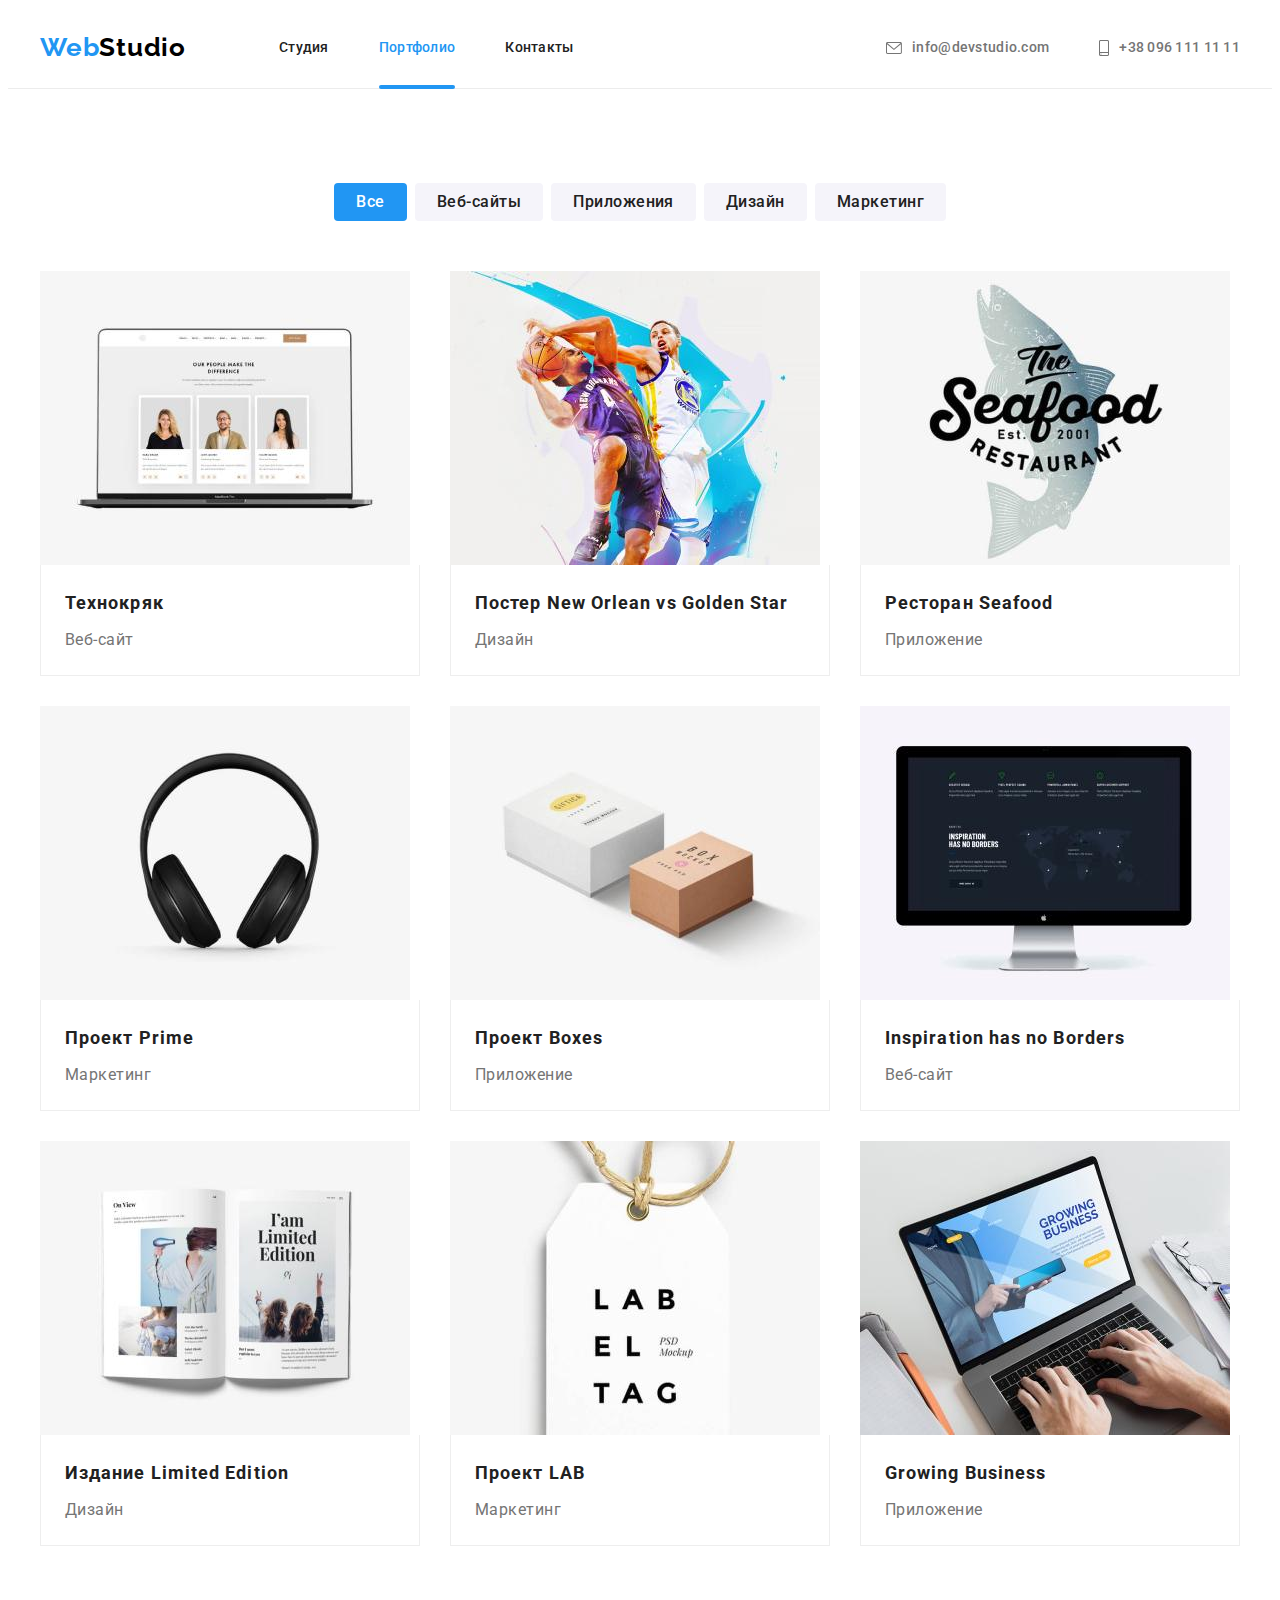
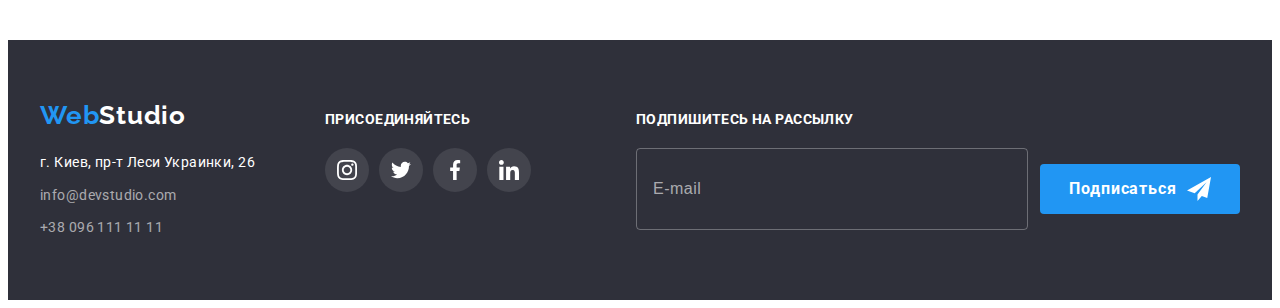
==== portfolio.html @ e8b4f18c "start" ====
<!DOCTYPE html>
<html lang="ru">

<head>
    <meta charset="UTF-8">
    <meta http-equiv="X-UA-Compatible" content="IE=edge">
    <meta name="viewport" content="width=device-width, initial-scale=1.0">
    <title>Портфолио</title>
    <link rel="stylesheet" href="https://cdnjs.cloudflare.com/ajax/libs/modern-normalize/1.1.0/modern-normalize.min.css"
        integrity="sha512-wpPYUAdjBVSE4KJnH1VR1HeZfpl1ub8YT/NKx4PuQ5NmX2tKuGu6U/JRp5y+Y8XG2tV+wKQpNHVUX03MfMFn9Q=="
        crossorigin="anonymous" referrerpolicy="no-referrer" />
    <link rel="preconnect" href="https://fonts.googleapis.com">
    <link rel="preconnect" href="https://fonts.gstatic.com" crossorigin>
    <link
        href="https://fonts.googleapis.com/css2?family=Raleway:wght@700&family=Roboto:wght@400;500;700;900&display=swap"
        rel="stylesheet">
        <link rel="stylesheet" href="https://cdnjs.cloudflare.com/ajax/libs/modern-normalize/1.1.0/modern-normalize.min.css"
            integrity="sha512-wpPYUAdjBVSE4KJnH1VR1HeZfpl1ub8YT/NKx4PuQ5NmX2tKuGu6U/JRp5y+Y8XG2tV+wKQpNHVUX03MfMFn9Q=="
            crossorigin="anonymous" referrerpolicy="no-referrer" />
    <link rel="stylesheet" href="./css/styles.css">
</head>

<body>

    <header class="header">
        <div class="container main-nav">
            <nav class="nav">
                <a class="logo logo-header link" href="./index.html" lang="en"><span
                        class="logo-first-part">Web</span>Studio</a>
                <ul class=" site-nav-list list">
                    <li class="site-nav-list-item">
                        <a class=" site-nav-link  link" href="./index.html">Студия</a>
                    </li>
                    <li class="site-nav-list-item">
                        <a class="site-nav-link current link" href=" ./portfolio.html">Портфолио</a>
                    </li>
                    <li class="site-nav-list-item">
                        <a class="site-nav-link link" href="">Контакты</a>
                    </li>
                </ul>
            </nav>
    
            <ul class=" header-contacts list">
                <li class="header-contacts-item"><a class="header-contacts-link link"
                        href="mailto:info@devstudio.com"> 
                        <svg class="icon-envelope" width="16" height="12">
                            <use href="./images/sprite.svg#icon-envelope"></use>
                        </svg>info@devstudio.com</a></li>
                <li class="header-contacts-item"><a class="header-contacts-link link" href="tel:+380961111111">
                    <svg class="icon-smartphone" width="10" height="16">
                        <use href="./images/sprite.svg#icon-smartphone"></use>
                    </svg>+38 096 111 11 11</a></li>
            </ul>
    
        </div>
    </header>


    <main>
        <section class="our-projects section">
            <div class="container">
                <h1 class="visually-hidden">Наши проекты</h1>
                <ul class="filter-btn-list list">
                    <li class="filter-btn-item">
                        <button class="filter-btn active-btn btn" type="button">Все</button>
                    </li>
                    <li class="filter-btn-item">
                        <button class="filter-btn btn" type="button">Веб-сайты</button>
                    </li>
                    <li class="filter-btn-item">
                        <button class="filter-btn btn" type="button">Приложения</button>
                    </li>
                    <li class="filter-btn-item">
                        <button class="filter-btn btn" type="button">Дизайн</button>
                    </li>
                    <li class="filter-btn-item">
                        <button class="filter-btn btn" type="button">Маркетинг</button>
                    </li>
                </ul>
            
                <ul class="our-projects-list list">
                    <li class="our-projects-item">
                        <a class="our-projects-link link" href="" target="_blank" >
                        <div class="our-projects-wrap">
                            <img src="./images/project-img-1.jpg" alt="ноутбук" width="370" height="294">
                            <p class="our-projects-pictures-text">Технокряк это современная площадка распространения коронавируса. Компании используют эту платформу для цифрового
                            шпионажа и атак на защищённые сервера конкурентов.</p>
                        </div>
                        <div class="our-projects-description" >
                            <h2 class="our-projects-title">Технокряк</h2>
                        <p class="our-projects-filter">Веб-сайт</p>
                    </div> 
                    </a>
                    </li>
                    <li class="our-projects-item">
                        <a class="our-projects-link link" href="" target="_blank" >
                        <div class="our-projects-wrap">
                            <img src="./images/project-img-2.jpg" alt="баскетболисты" width="370" height="294">
                            <p class="our-projects-pictures-text">Технокряк это современная площадка распространения коронавируса. Компании
                                используют эту платформу для цифрового
                                шпионажа и атак на защищённые сервера конкурентов.</p>
                        </div>
                        <div class="our-projects-description" >
                            <h2 class="our-projects-title">Постер <span lang="en">New Orlean vs Golden Star</span> </h2>
                        <p class="our-projects-filter">Дизайн</p>
                    </div> 
                    </a>
                    </li>
                    <li class="our-projects-item">
                        <a class="our-projects-link link" href="" target="_blank" >
                        <div class="our-projects-wrap">
                            <img src="./images/project-img-3.jpg" alt="логотип ресторана" width="370" height="294">
                            <p class="our-projects-pictures-text">Технокряк это современная площадка распространения коронавируса. Компании
                                используют эту платформу для цифрового
                                шпионажа и атак на защищённые сервера конкурентов.</p>
                        </div>
                        <div class="our-projects-description" >
                            <h2 class="our-projects-title"> Ресторан <span lang="en">Seafood</span> </h2>
                        <p class="our-projects-filter">Приложение</p>
                    </div>
                    </a>
                    </li>
                    <li class="our-projects-item">
                        <a class="our-projects-link link" href="" target="_blank" >
                        <div class="our-projects-wrap">
                            <img src="./images/project-img-4.jpg" alt="наушники" width="370" height="294">
                            <p class="our-projects-pictures-text">Технокряк это современная площадка распространения коронавируса. Компании
                                используют эту платформу для цифрового
                                шпионажа и атак на защищённые сервера конкурентов.</p>
                        </div>
                        <div class="our-projects-description" >
                            <h2 class="our-projects-title">Проект <span lang="en">Prime</span> </h2>
                        <p class="our-projects-filter">Маркетинг</p>
                    </div> 
                    </a>
                    </li>
                    <li class="our-projects-item">
                        <a class="our-projects-link link" href="" target="_blank" >
                        <div class="our-projects-wrap">
                            <img src="./images/project-img-5.jpg" alt="коробки" width="370" height="294">
                            <p class="our-projects-pictures-text">Технокряк это современная площадка распространения коронавируса. Компании
                                используют эту платформу для цифрового
                                шпионажа и атак на защищённые сервера конкурентов.</p>
                        </div>
                        <div class="our-projects-description" >
                            <h2 class="our-projects-title">Проект <span lang="en">Boxes</span> </h2>
                        <p class="our-projects-filter">Приложение</p>
                        
                    </div>
                    </a>
                    </li>
                    <li class="our-projects-item">
                        <a class="our-projects-link link" href="" target="_blank"  >
                        <div class="our-projects-wrap">
                            <img src="./images/project-img-6.jpg" alt="экран монитора" width="370" height="294">
                            <p class="our-projects-pictures-text">Технокряк это современная площадка распространения коронавируса. Компании
                                используют эту платформу для цифрового
                                шпионажа и атак на защищённые сервера конкурентов.</p>
                        </div>
                        <div class="our-projects-description" >
                            <h2 class="our-projects-title" lang="en">Inspiration has no Borders</h2>
                        <p class="our-projects-filter">Веб-сайт</p>
                    </div> 
                    </a>
                    </li>
                    <li class="our-projects-item">
                        <a class="our-projects-link link" href="" target="_blank" >
                        <div class="our-projects-wrap">
                            <img src="./images/project-img-7.jpg" alt="журнал" width="370" height="294">
                            <p class="our-projects-pictures-text">Технокряк это современная площадка распространения коронавируса. Компании
                                используют эту платформу для цифрового
                                шпионажа и атак на защищённые сервера конкурентов.</p>
                        </div>
                        <div class="our-projects-description" >
                            <h2 class="our-projects-title">Издание <span lang="en">Limited Edition</span> </h2>
                        <p class="our-projects-filter">Дизайн</p>
                    </div> 
                    </a>
                    </li>
                    <li class="our-projects-item">
                        <a class="our-projects-link link" href="" target="_blank" >
                       <div class="our-projects-wrap">
                            <img src="./images/project-img-8.jpg" alt="лейбл" width="370" height="294">
                            <p class="our-projects-pictures-text">Технокряк это современная площадка распространения коронавируса. Компании
                                используют эту платформу для цифрового
                                шпионажа и атак на защищённые сервера конкурентов.</p>
                       </div>
                        <div class="our-projects-description" >
                            <h2 class="our-projects-title">Проект <span lang="en">LAB</span> </h2>
                        <p class="our-projects-filter">Маркетинг</p>
                    </div>
                    </a>
                    </li>
                    <li class="our-projects-item">
                        <a class="our-projects-link link" href="" target="_blank" >
                       <div class="our-projects-wrap">
                            <img src="./images/project-img-9.jpg" alt="ноутбук" width="370" height="294">
                            <p class="our-projects-pictures-text">Технокряк это современная площадка распространения коронавируса. Компании
                                используют эту платформу для цифрового
                                шпионажа и атак на защищённые сервера конкурентов.</p>
                       </div>
                        <div class="our-projects-description" >
                            <h2 class="our-projects-title" lang="en">Growing Business</h2>
                        <p class="our-projects-filter">Приложение</p>
                    </div> 
                    </a>
                    </li>
                </ul>
            </div>
        </section>
    </main>
    <footer class="footer">
        <div class="container">
            <div class="footer-flex-container">
                <div class="footer-first-part footer-item">
                    <a class="logo logo-footer link" href="./index.html" lang="en"><span
                            class="logo-first-part">Web</span>Studio</a>
    
                    <address class="address">
                        <p class="address-text">г. Киев, пр-т Леси Украинки, 26</p>
                        <ul class="footer-contacts list list">
                            <li class="footer-contacts-item">
                                <a class="footer-contacts-link link" href="mailto:info@devstudio.com">info@devstudio.com</a>
                            </li>
                            <li class="footer-contacts-item">
                                <a class="footer-contacts-link link" href="tel:+380961111111">+38 096 111 11 11</a>
                            </li>
                        </ul>
                    </address>
                </div>
                <div class="footer-second-part footer-item">
                    <p class="footer-second-part-text">присоединяйтесь</p>
                    <ul class=" footer-social-list list">
                        <li class="footer-social-item"><a class="footer-social-link social-link link" href=""
                                target="_blank" aria-label="Ссылка на instagram">
                                <svg class="footer-social-icon" width="20" height="20">
                                    <use href="./images/sprite.svg#icon-instagram"></use>
                                </svg> </a></li>
                        <li class="footer-social-item"><a class=" footer-social-link social-link link" href=""
                                target="_blank" aria-label="Ссылка на twitter">
                                <svg class="footer-social-icon" width="20" height="20">
                                    <use href="./images/sprite.svg#icon-twitter"></use>
                                </svg> </a></li>
                        <li class="footer-social-item"><a class=" footer-social-link social-link link" href=""
                                target="_blank" aria-label="Ссылка на facebook">
                                <svg class="footer-social-icon" width="20" height="20">
                                    <use href="./images/sprite.svg#icon-facebook"></use>
                                </svg> </a></li>
                        <li class="footer-social-item"><a class=" footer-social-link social-link link" href=""
                                target="-blank" aria-label="Ссылка на linkedin">
                                <svg class="footer-social-icon" width="20" height="20">
                                    <use href="./images/sprite.svg#icon-linkedin"></use>
                                </svg> </a></li>
                    </ul>
                </div>
                <div class="footer-third-part footer-item">
                    <p class="footer-third-part-text">Подпишитесь на рассылку</p>
                    <form class="footer-form">
                        <label class="footer-form-field">
                            <!-- <span class="footer-form-label" lang="en">E-mail</span> -->
                            <input type="email" class="footer-form-input" name="email" placeholder="E-mail">
                        </label>
                        <button class="footer-form-btn btn" type="submit">Подписаться
                
                            <svg class="form-footer-btn-icon">
                                <use href="./images/sprite.svg#icon-footer-send"></use>
                            </svg>
                
                        </button>
                    </form>
                </div>
            </div>
        </div>
    </footer>

    

</body>

</html>
---- css/styles.css ----
:root {
  --primary-text-color: #757575;
  --primary-title-color: #ffffff;
  --secondary-title-color: #212121;
  --accent-color: #2196f3;
  --logo-header-color: #000000;
  --footer-contacts-color: rgba(255, 255, 255, 0.6);
  --footer-background-color: #2f303a;
  --team-background-color: #f5f4fa;
  --hero-btn-focus-background-color: #188ce8;
  --icon-fill: #afb1b8;
  --footer-icon-background-color: #43444d;
  --timing-function: cubic-bezier(0.4, 0, 0.2, 1);
}

body {
  font-family: 'Roboto', sans-serif;
  color: var(--primary-text-color);
  background-color: var(--primary-title-color);
}

.link {
  text-decoration: none;
}
.list {
  list-style: none;
}

p,
h1,
h2,
h3,
h4,
h5,
h6 {
  margin: 0;
}

ul {
  margin: 0;
  padding: 0;
}

img {
  display: block;
  max-width: 100%;
  height: auto;
}

.link {
  text-decoration: none;
}
.list {
  list-style: none;
}

.container {
  width: 1200px;
  padding-left: 15px;
  padding-right: 15px;
  margin: 0 auto;
}

.section {
  padding-top: 94px;
  padding-bottom: 94px;
}
.logo {
  font-family: 'Raleway', sans-serif;
  font-weight: 700;
  font-size: 26px;
  line-height: 1.19;
  letter-spacing: 0.03em;
}
.logo-header {
  margin-right: 93px;
  padding-top: 24px;
  padding-bottom: 25px;
  color: var(--logo-header-color);
}
.logo-footer {
  display: inline-block;
  margin-bottom: 20px;

  color: var(--primary-title-color);
}
.logo-first-part {
  color: var(--accent-color);
}
.btn {
  cursor: pointer;
  border: none;
  border-radius: 4px;
}
.section-title {
  font-size: 36px;
  line-height: 1.17;
  text-align: center;
  letter-spacing: 0.03em;
  color: var(--secondary-title-color);
}

.visually-hidden {
  position: absolute;
  white-space: nowrap;
  width: 1px;
  height: 1px;
  overflow: hidden;
  border: 0;
  padding: 0;
  clip: rect(0 0 0 0);
  clip-path: inset(50%);
  margin: -1px;
}
.social-link {
  display: flex;
  justify-content: center;
  align-items: center;
  width: 44px;
  height: 44px;

  border-radius: 50%;
}

/*------------------- header---------------------------------- */
.header {
  border-bottom: 1px solid #ececec;
}
.main-nav {
  display: flex;
  align-items: center;
}
.nav {
  align-items: center;
  display: flex;
  margin-right: auto;
}
.site-nav-list {
  display: flex;
}
.site-nav-list-item:not(:last-child),
.header-contacts-item:not(:last-child) {
  margin-right: 50px;
}

.site-nav-link {
  position: relative;

  display: block;
  padding-top: 32px;
  padding-bottom: 32px;

  font-weight: 500;
  font-size: 14px;
  line-height: 1.14;
  letter-spacing: 0.02em;
  color: var(--secondary-title-color);

  transition: color 250ms var(--timing-function);
}

.site-nav-link.current::after {
  content: '';

  position: absolute;
  bottom: -1px;

  width: 100%;
  height: 4px;
  display: block;

  background-color: var(--accent-color);
  border-radius: 2px;
}
.footer-contacts-link:focus,
.footer-contacts-link:hover,
.header-contacts-link:focus,
.header-contacts-link:hover,
.site-nav-link.current,
.site-nav-link:hover,
.site-nav-link:focus {
  color: var(--accent-color);
}

.header-contacts {
  display: flex;
}
.icon-envelope,
.icon-smartphone {
  margin-right: 10px;
  fill: currentColor;
}

.header-contacts-link {
  padding-top: 32px;
  padding-bottom: 32px;
  display: flex;
  justify-content: center;
  align-items: center;

  font-weight: 500;
  font-size: 14px;
  line-height: 1.14;
  letter-spacing: 0.02em;
  color: var(--primary-text-color);

  transition: color 250ms var(--timing-function);
}

/* --------------footer----------------- */
.footer {
  padding-top: 60px;
  padding-bottom: 60px;
  background-color: var(--footer-background-color);
}
.footer-flex-container {
  display: flex;
  align-items: baseline;
}
.footer-item:nth-child(1) {
  margin-right: 70px;
}
/* .footer-first-part {
  margin-right: 70px;
} */

.address {
  font-style: inherit;
}

.address-text {
  margin-bottom: 9px;

  font-size: 14px;
  line-height: 1.71;
  letter-spacing: 0.03em;
  color: var(--primary-title-color);
}
.footer-contacts-link {
  font-weight: 400;
  font-size: 14px;
  line-height: 1.71;
  letter-spacing: 0.03em;
  color: var(--footer-contacts-color);

  transition: color 250ms var(--timing-function);
}
.footer-contacts-item:not(:last-child) {
  margin-bottom: 9px;
}
.footer-social-link {
  background-color: var(--footer-icon-background-color);
  color: var(--primary-title-color);
  transition: background-color 250ms var(--timing-function);
}
.footer-social-link:focus,
.footer-social-link:hover {
  background-color: var(--accent-color);
}
.footer-second-part-text,
.footer-third-part-text {
  margin-bottom: 20px;
  font-weight: 700;
  font-size: 14px;
  line-height: 1.14;
  letter-spacing: 0.03em;
  text-transform: uppercase;

  color: var(--primary-title-color);
}
.footer-social-icon {
  fill: currentColor;
}

.footer-third-part {
  margin-left: auto;
}

.footer-form {
  display: flex;
  align-items: center;
  justify-content: center;
}
.footer-form-field {
  margin-right: 12px;
}
.footer-form-input {
  width: 358px;
  height: 50px;
  padding: 15px 16px;
  background-color: inherit;
  border-radius: 4px;
  border: 1px solid rgba(255, 255, 255, 0.3);
}
.footer-form-input,
.footer-form-input::placeholder {
  font-weight: 400;
  font-size: 16px;
  line-height: 1.25;
  letter-spacing: 0.03em;

  color: rgba(255, 255, 255, 0.6);
}
.footer-form-btn {
  display: inline-flex;
  justify-content: center;
  align-items: center;
  min-width: 200px;
  padding: 10px 28px;

  font-family: inherit;
  font-weight: 700;
  font-size: 16px;
  line-height: 1.87;
  letter-spacing: 0.06em;

  color: var(--primary-title-color);

  background-color: var(--accent-color);
}
.form-footer-btn-icon {
  width: 24px;
  height: 24px;
  margin-left: 10px;
}
/* ------------------------hero---------------------- */
.hero > .container {
  width: 696px;
}

.hero {
  padding-top: 200px;
  padding-bottom: 200px;
  margin: 0 auto;
  max-width: 1600px;
  height: 600px;

  text-align: center;

  background-color: var(--footer-background-color);
  background-image: linear-gradient(
      rgba(47, 48, 58, 0.4),
      rgba(47, 48, 58, 0.4)
    ),
    url('../images/hero-bg-img.jpg');

  background-repeat: no-repeat;
  background-position: center;
  background-size: cover;
}
.hero-title {
  margin-bottom: 30px;

  font-weight: 900;
  font-size: 44px;
  line-height: 1.36;
  letter-spacing: 0.06em;
  text-transform: uppercase;
  color: var(--primary-title-color);
}

.hero-btn {
  padding: 10px 32px;
  min-width: 200px;

  font-family: inherit;
  font-weight: 700;
  font-size: 16px;
  line-height: 1.87;
  letter-spacing: 0.06em;
  color: var(--primary-title-color);
  background-color: var(--accent-color);
  box-shadow: 0px 4px 4px rgba(0, 0, 0, 0.15);

  transition: background-color 250ms var(--timing-function);
}
.hero-btn:focus,
.hero-btn:hover,
.modal-form-button:hover,
.modal-form-button:focus {
  background-color: var(--hero-btn-focus-background-color);
}

/* -------------------peculiarities section---------------- */

.peculiarities-list {
  display: flex;
}
.peculiarities-item {
  width: 270px;
  margin-right: 30px;
}
.peculiarities-item:last-child,
.filter-btn:last-child,
.our-business-item:last-child,
.team-item:last-child {
  margin-right: 0;
}
.peculiarities-thumb {
  max-width: 100%;
  height: 120px;
  margin-bottom: 30px;
  display: flex;
  justify-content: center;
  align-items: center;

  border-radius: 4px;
  background-color: var(--team-background-color);
}
.peculiarities-title {
  margin-bottom: 10px;

  font-size: 14px;
  line-height: 1.14;
  letter-spacing: 0.03em;
  text-transform: uppercase;
  color: var(--secondary-title-color);
}
.peculiarities-text {
  font-size: 14px;
  line-height: 1.71;
  letter-spacing: 0.03em;
}
/* ---------------our-business-title secti0n-------------------- */
.our-business {
  padding-top: 0;
}
.our-business-title,
.team-title {
  margin-bottom: 50px;
}
.our-business-list {
  display: flex;
}
.our-business-item {
  position: relative;

  width: 370px;
  margin-right: 30px;
}
.our-business-item-overlay {
  position: absolute;
  bottom: 0;
  left: 0;

  display: flex;
  justify-content: center;
  align-items: center;
  width: 100%;
  min-height: 70px;

  background-color: rgba(47, 48, 58, 0.8);
}
.our-business-item-overlay {
  font-weight: 700;
  font-size: 14px;
  line-height: 1.14;
  text-align: center;
  letter-spacing: 0.03em;
  text-transform: uppercase;

  color: var(--primary-title-color);
}

/* --------------team section-------------------------------- */

.team {
  background-color: var(--team-background-color);
}
.team-list {
  display: flex;
}
.team-item {
  width: 270px;
  margin-right: 30px;

  box-shadow: 0px 1px 3px rgba(0, 0, 0, 0.12), 0px 1px 1px rgba(0, 0, 0, 0.14),
    0px 2px 1px rgba(0, 0, 0, 0.2);
}

.team-item-description {
  padding-top: 30px;
  padding-bottom: 30px;

  text-align: center;

  background-color: var(--primary-title-color);
  border-bottom-left-radius: 4px;
  border-bottom-right-radius: 4px;
}

.team-item-title {
  margin-bottom: 10px;

  font-weight: 500;
  font-size: 16px;
  line-height: 1.19;
  letter-spacing: 0.03em;
  color: var(--secondary-title-color);
}

.team-item-text {
  margin-bottom: 16px;

  font-size: 16px;
  line-height: 1.19;
  letter-spacing: 0.03em;
}
.our-team-social-list,
.footer-social-list {
  display: flex;
  justify-content: center;
  align-items: center;
}
.our-team-social-item:not(:last-child),
.footer-social-item:not(:last-child) {
  margin-right: 10px;
}

.our-team-social-link {
  color: var(--icon-fill);
  transition: background-color 250ms var(--timing-function),
    color 250ms var(--timing-function);
}
.our-team-social-link:hover,
.our-team-social-link:focus {
  color: var(--primary-title-color);
  background-color: var(--accent-color);
}
.our-team-icon {
  fill: currentColor;
}

/* --------------------our-clients section--------------------------- */
.our-clients-title {
  margin-bottom: 50px;
}
.our-clients-list {
  display: flex;
  justify-content: center;
  align-items: center;
}
.our-clients-item:not(:last-child) {
  margin-right: 30px;
}
.our-clients-link {
  display: flex;
  justify-content: center;
  align-items: center;
  width: 170px;
  height: 92px;
  border: 1px solid var(--icon-fill);
  border-radius: 4px;
  color: var(--icon-fill);
  transition: border-color 250ms var(--timing-function),
    color 250ms var(--timing-function);
}
.our-clients-link:hover,
.our-clients-link:focus {
  color: var(--accent-color);
  border-color: var(--accent-color);
}
.our-clients-icon {
  fill: currentColor;
}

/* -----------------our-projects section----------------------- */
.filter-btn-list {
  display: flex;
  justify-content: center;
  margin-bottom: 50px;
}
.filter-btn-item:not(:last-child) {
  margin-right: 8px;
}

.filter-btn {
  display: inline-block;
  padding: 6px 22px;
  min-width: 73px;

  font-family: inherit;
  font-weight: 500;
  font-size: 16px;
  line-height: 1.62;
  text-align: center;
  letter-spacing: 0.03em;
  color: var(--secondary-title-color);

  background-color: var(--team-background-color);

  transition: color 250ms var(--timing-function),
    background-color 250ms var(--timing-function),
    box-shadow 250ms var(--timing-function);
}

.filter-btn.active-btn {
  color: var(--primary-title-color);
  background-color: var(--accent-color);
}

.filter-btn:hover,
.filter-btn:focus {
  color: var(--primary-title-color);
  background-color: var(--accent-color);
  box-shadow: 0px 3px 1px rgba(0, 0, 0, 0.1), 0px 1px 2px rgba(0, 0, 0, 0.08),
    0px 2px 2px rgba(0, 0, 0, 0.12);
}

.our-projects-list {
  display: flex;
  flex-wrap: wrap;
  margin-left: -30px;
  margin-top: -30px;
}
.our-projects-link {
  display: block;

  transition: box-shadow 250ms var(--timing-function);
}
.our-projects-link:hover,
.our-projects-link:focus {
  box-shadow: 0px 1px 1px rgba(0, 0, 0, 0.12), 0px 4px 4px rgba(0, 0, 0, 0.06),
    1px 4px 6px rgba(0, 0, 0, 0.16);
}
.our-projects-item {
  margin-left: 30px;
  margin-top: 30px;
  flex-basis: calc(100% / 3 - 30px);
}

.our-projects-description {
  padding: 20px 24px;
  border-bottom: 1px solid #eeeeee;
  border-right: 1px solid #eeeeee;
  border-left: 1px solid #eeeeee;
}
.our-projects-wrap {
  position: relative;
  overflow: hidden;
}
.our-projects-pictures-text {
  position: absolute;
  bottom: 0;
  left: 0;
  transform: translateY(101%);

  padding: 63px 24px;
  width: 100%;
  height: 100%;

  font-size: 18px;
  line-height: 1.56;
  letter-spacing: 0.03em;

  color: var(--primary-title-color);
  background-color: rgba(33, 150, 243, 0.9);

  transition: transform 250ms var(--timing-function);
}
.our-projects-link:hover .our-projects-pictures-text,
.our-projects-link:focus .our-projects-pictures-text {
  transform: translateY(0);
}
.our-projects-title {
  margin-bottom: 4px;
  font-size: 18px;
  line-height: 2;
  letter-spacing: 0.06em;
  color: var(--secondary-title-color);
}

.our-projects-filter {
  font-size: 16px;
  line-height: 1.87;
  letter-spacing: 0.03em;
  color: var(--primary-text-color);
}

/* ------------modal----------------------- */

.backdrop {
  position: fixed;
  top: 0;
  left: 0;
  width: 100%;
  height: 100%;

  background-color: rgba(0, 0, 0, 0.2);
  opacity: 1;
  transition: opacity 250ms var(--timing-function),
    visibility 250ms var(--timing-function);
}

.backdrop.is-hidden {
  visibility: hidden;
  opacity: 0;
  pointer-events: none;
}
.backdrop.is-hidden .modal {
  transform: translate(-50%, -50%) scale(0.9);
}
.modal {
  position: absolute;
  top: 50%;
  left: 50%;
  transform: translate(-50%, -50%) scale(1);

  padding: 40px;
  width: 528px;
  height: 581px;

  background-color: var(--primary-title-color);
  box-shadow: 0px 1px 3px rgba(0, 0, 0, 0.12), 0px 1px 1px rgba(0, 0, 0, 0.14),
    0px 2px 1px rgba(0, 0, 0, 0.2);
  border-radius: 4px;

  transition: transform 250ms var(--timing-function);
}
.modal-close-btn {
  position: absolute;
  top: 8px;
  right: 8px;

  display: flex;
  justify-content: center;
  align-items: center;
  width: 30px;
  height: 30px;

  color: var(--logo-header-color);

  background: var(--primary-title-color);
  border: 1px solid rgba(0, 0, 0, 0.1);
  border-radius: 50%;

  transition: color 250ms var(--timing-function);
}
.modal-close-btn:focus,
.modal-close-btn:hover {
  color: var(--accent-color);
}
.modal-close-icon {
  fill: currentColor;
}

.modal-form-text {
  margin-bottom: 12px;

  font-weight: 700;
  font-size: 20px;
  line-height: 1.15;
  text-align: center;
  letter-spacing: 0.03em;

  color: var(--secondary-title-color);
}
.modal-form-wrapper {
  position: relative;
  display: block;
}
.modal-form-field {
  display: block;
  margin-bottom: 10px;
}

.form-field-textarea {
  margin-bottom: 20px;
}

.modal-form-element {
  width: 100%;

  border: 1px solid rgba(33, 33, 33, 0.2);
  border-radius: 4px;

  transition: border-color 250ms var(--timing-function);
}

.modal-form-input {
  height: 40px;
  padding: 11px 11px 11px 30px;
}
.modal-form-element:focus {
  outline: none;
  border-color: var(--accent-color);
}
.modal-form-label {
  display: block;
  margin-bottom: 4px;

  font-weight: 400;
  font-size: 12px;
  line-height: 1.17;
  letter-spacing: 0.01em;
}
.modal-form-input-icon {
  position: absolute;
  left: 12px;
  top: 50%;
  transform: translateY(-50%);

  transition: fill 250ms var(--timing-function);
}
.modal-form-input:focus + .modal-form-input-icon {
  fill: var(--accent-color);
}
.modal-form-massage {
  height: 120px;
  padding: 12px 16px;

  resize: none;
}
.modal-form-massage::placeholder {
  font-weight: 400;
  font-size: 12px;
  line-height: 1.17;
  letter-spacing: 0.01em;

  color: rgba(117, 117, 117, 0.5);
}

.modal-form-checkbox-field {
  display: flex;
  justify-content: center;
  align-items: center;
  margin-bottom: 30px;

  font-weight: 400;
  font-size: 14px;
  line-height: 1.71;

  letter-spacing: 0.03em;

  color: var(--primary-text-color);
}
.modal-form-checkbox-link {
  color: var(--accent-color);
}
.modal-form-checkbox-icon {
  display: block;
  width: 16px;
  height: 15px;
  margin-right: 8px;

  border: 2px solid var(--secondary-title-color);
  border-radius: 2px;

  cursor: pointer;
  /* transition: border-color 250ms var(--timing-function); */
}
.modal-form-checkbox:focus + .modal-form-checkbox-icon {
  border-color: var(--accent-color);
}

.modal-form-checkbox:checked + .modal-form-checkbox-icon {
  border-color: var(--accent-color);
  background-color: var(--accent-color);
  background-image: url('../images/icon-modal-check.svg');
  background-size: cover;
  background-origin: border-box;
  background-repeat: no-repeat;
  background-position: center;
}

.modal-form-button {
  display: block;
  margin: 0 auto;
  min-width: 200px;
  padding: 10px 55px;

  font-family: inherit;
  font-weight: 700;
  font-size: 16px;
  line-height: 1.87;
  letter-spacing: 0.06em;
  color: var(--primary-title-color);

  background: var(--accent-color);
  box-shadow: 0px 4px 4px rgba(0, 0, 0, 0.15);
  border-radius: 4px;

  transition: background-color 250ms var(--timing-function);
}
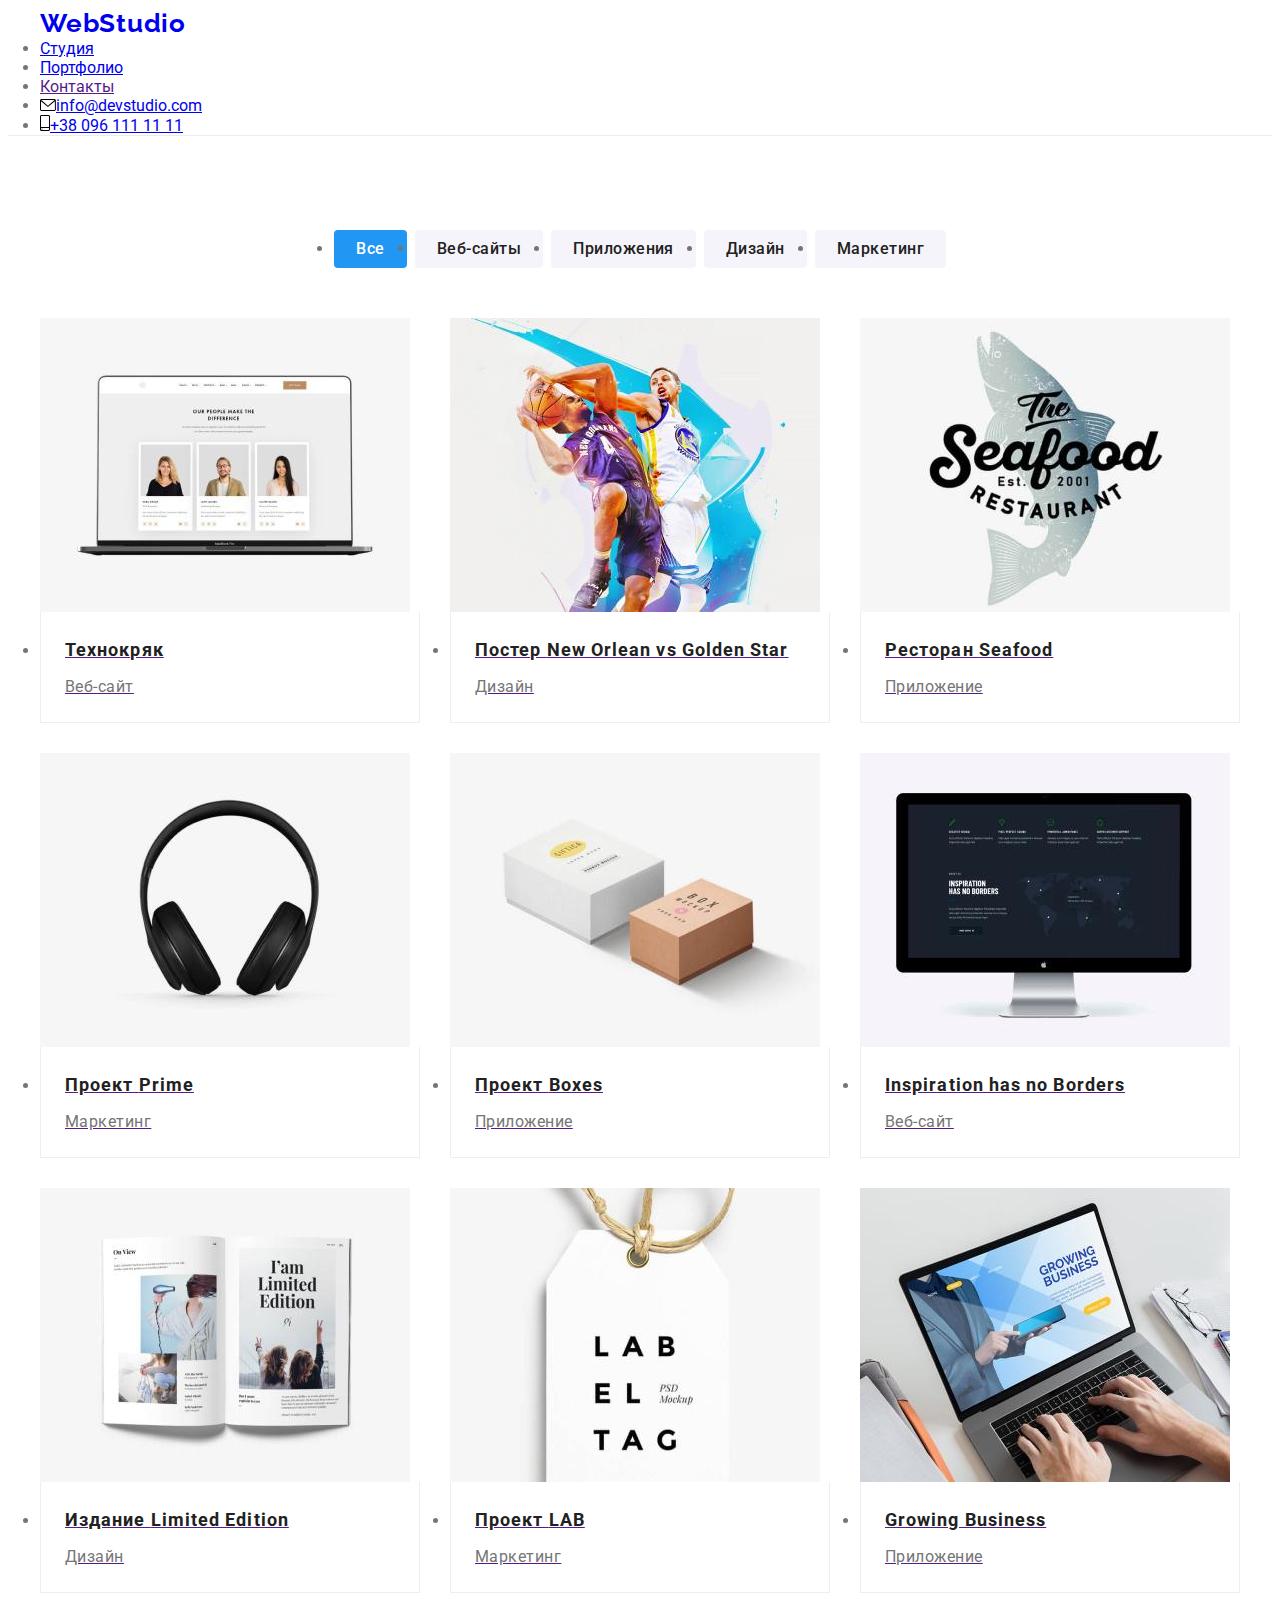
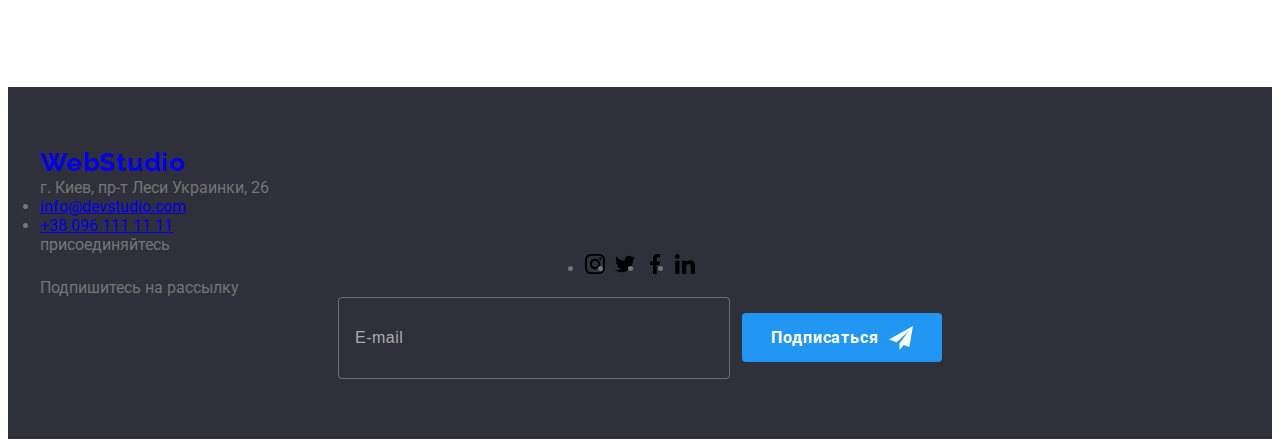
==== commit da296450: "start2" ====
--- a/portfolio.html
+++ b/portfolio.html
@@ -17,7 +17,7 @@
         <link rel="stylesheet" href="https://cdnjs.cloudflare.com/ajax/libs/modern-normalize/1.1.0/modern-normalize.min.css"
             integrity="sha512-wpPYUAdjBVSE4KJnH1VR1HeZfpl1ub8YT/NKx4PuQ5NmX2tKuGu6U/JRp5y+Y8XG2tV+wKQpNHVUX03MfMFn9Q=="
             crossorigin="anonymous" referrerpolicy="no-referrer" />
-    <link rel="stylesheet" href="./css/styles.css">
+    <link rel="stylesheet" href="./css/main.min.css">
 </head>
 
 <body>
@@ -231,22 +231,22 @@
                 <div class="footer-second-part footer-item">
                     <p class="footer-second-part-text">присоединяйтесь</p>
                     <ul class=" footer-social-list list">
-                        <li class="footer-social-item"><a class="footer-social-link social-link link" href=""
+                        <li class="footer-social-item"><a class=".social-list__link social-link link" href=""
                                 target="_blank" aria-label="Ссылка на instagram">
                                 <svg class="footer-social-icon" width="20" height="20">
                                     <use href="./images/sprite.svg#icon-instagram"></use>
                                 </svg> </a></li>
-                        <li class="footer-social-item"><a class=" footer-social-link social-link link" href=""
+                        <li class="footer-social-item"><a class=" .social-list__link social-link link" href=""
                                 target="_blank" aria-label="Ссылка на twitter">
                                 <svg class="footer-social-icon" width="20" height="20">
                                     <use href="./images/sprite.svg#icon-twitter"></use>
                                 </svg> </a></li>
-                        <li class="footer-social-item"><a class=" footer-social-link social-link link" href=""
+                        <li class="footer-social-item"><a class=" .social-list__link social-link link" href=""
                                 target="_blank" aria-label="Ссылка на facebook">
                                 <svg class="footer-social-icon" width="20" height="20">
                                     <use href="./images/sprite.svg#icon-facebook"></use>
                                 </svg> </a></li>
-                        <li class="footer-social-item"><a class=" footer-social-link social-link link" href=""
+                        <li class="footer-social-item"><a class=" .social-list__link social-link link" href=""
                                 target="-blank" aria-label="Ссылка на linkedin">
                                 <svg class="footer-social-icon" width="20" height="20">
                                     <use href="./images/sprite.svg#icon-linkedin"></use>
--- a/css/main.min.css
+++ b/css/main.min.css
@@ -0,0 +1,2 @@
+:root{--primary-text-color: #757575;--primary-title-color: #ffffff;--secondary-title-color: #212121;--accent-color: #2196f3;--logo-header-color: #000000;--footer-contacts-color: rgba(255, 255, 255, 0.6);--footer-background-color: #2f303a;--team-background-color: #f5f4fa;--hero-btn-focus-background-color: #188ce8;--icon-fill: #afb1b8;--footer-icon-background-color: #43444d;--timing-function: cubic-bezier(0.4, 0, 0.2, 1)}.visually-hidden{position:absolute;white-space:nowrap;width:1px;height:1px;overflow:hidden;border:0;padding:0;clip:rect(0 0 0 0);-webkit-clip-path:inset(50%);clip-path:inset(50%);margin:-1px}.logo,.social-list__link,.site-nav__link,.header__contacts-link{text-decoration:none}.social-list,.site-nav__list,.header__contacts-list,.footer__contacts-list{list-style:none}body{font-family:'Roboto', sans-serif;color:var(--primary-text-color);background-color:var(--primary-title-color)}p,h1,h2,h3,h4,h5,h6{margin:0}ul{margin:0;padding:0}img{display:block;max-width:100%;height:auto}.btn{cursor:pointer;border:none;border-radius:4px}.container{width:1200px;padding-left:15px;padding-right:15px;margin:0 auto}.section{padding-top:94px;padding-bottom:94px}.logo{font-family:'Raleway', sans-serif;font-weight:700;font-size:26px;line-height:1.19;letter-spacing:0.03em}.header__logo{margin-right:93px;padding-top:24px;padding-bottom:25px;color:var(--logo-header-color)}.footer__logo{display:inline-block;margin-bottom:20px;color:var(--primary-title-color)}.logo__first-part{color:var(--accent-color)}.section-title{font-size:36px;line-height:1.17;text-align:center;letter-spacing:0.03em;color:var(--secondary-title-color)}.social-list{display:-webkit-box;display:-ms-flexbox;display:flex;-webkit-box-pack:center;-ms-flex-pack:center;justify-content:center;-webkit-box-align:center;-ms-flex-align:center;align-items:center}.social-list__item:not(:last-child){margin-right:10px}.social-list__link{display:-webkit-box;display:-ms-flexbox;display:flex;-webkit-box-pack:center;-ms-flex-pack:center;justify-content:center;-webkit-box-align:center;-ms-flex-align:center;align-items:center;width:44px;height:44px;border-radius:50%}.backdrop{position:fixed;top:0;left:0;width:100%;height:100%;background-color:rgba(0,0,0,0.2);opacity:1;-webkit-transition:opacity 250ms var(--timing-function),visibility 250ms var(--timing-function);transition:opacity 250ms var(--timing-function),visibility 250ms var(--timing-function)}.backdrop.is-hidden{visibility:hidden;opacity:0;pointer-events:none}.modal{position:absolute;top:50%;left:50%;-webkit-transform:translate(-50%, -50%) scale(1);transform:translate(-50%, -50%) scale(1);padding:40px;width:528px;height:581px;background-color:var(--primary-title-color);-webkit-box-shadow:0px 1px 3px rgba(0,0,0,0.12),0px 1px 1px rgba(0,0,0,0.14),0px 2px 1px rgba(0,0,0,0.2);box-shadow:0px 1px 3px rgba(0,0,0,0.12),0px 1px 1px rgba(0,0,0,0.14),0px 2px 1px rgba(0,0,0,0.2);border-radius:4px;-webkit-transition:-webkit-transform 250ms var(--timing-function);transition:-webkit-transform 250ms var(--timing-function);transition:transform 250ms var(--timing-function);transition:transform 250ms var(--timing-function), -webkit-transform 250ms var(--timing-function)}.backdrop.is-hidden .modal{-webkit-transform:translate(-50%, -50%) scale(0.9);transform:translate(-50%, -50%) scale(0.9)}.modal-close-btn{position:absolute;top:8px;right:8px;display:-webkit-box;display:-ms-flexbox;display:flex;-webkit-box-pack:center;-ms-flex-pack:center;justify-content:center;-webkit-box-align:center;-ms-flex-align:center;align-items:center;width:30px;height:30px;color:var(--logo-header-color);background:var(--primary-title-color);border:1px solid rgba(0,0,0,0.1);border-radius:50%;-webkit-transition:color 250ms var(--timing-function);transition:color 250ms var(--timing-function)}.modal-close-btn:focus,.modal-close-btn:hover{color:var(--accent-color)}.modal-close-icon{fill:currentColor}.modal-form-text{margin-bottom:12px;font-weight:700;font-size:20px;line-height:1.15;text-align:center;letter-spacing:0.03em;color:var(--secondary-title-color)}.modal-form-wrapper{position:relative;display:block}.modal-form-field{display:block;margin-bottom:10px}.form-field-textarea{margin-bottom:20px}.modal-form-element{width:100%;border:1px solid rgba(33,33,33,0.2);border-radius:4px;-webkit-transition:border-color 250ms var(--timing-function);transition:border-color 250ms var(--timing-function)}.modal-form-input{height:40px;padding:11px 11px 11px 30px}.modal-form-element:focus{outline:none;border-color:var(--accent-color)}.modal-form-label{display:block;margin-bottom:4px;font-weight:400;font-size:12px;line-height:1.17;letter-spacing:0.01em}.modal-form-input-icon{position:absolute;left:12px;top:50%;-webkit-transform:translateY(-50%);transform:translateY(-50%);-webkit-transition:fill 250ms var(--timing-function);transition:fill 250ms var(--timing-function)}.modal-form-input:focus+.modal-form-input-icon{fill:var(--accent-color)}.modal-form-massage{height:120px;padding:12px 16px;resize:none}.modal-form-massage::-webkit-input-placeholder{font-weight:400;font-size:12px;line-height:1.17;letter-spacing:0.01em;color:rgba(117,117,117,0.5)}.modal-form-massage:-ms-input-placeholder{font-weight:400;font-size:12px;line-height:1.17;letter-spacing:0.01em;color:rgba(117,117,117,0.5)}.modal-form-massage::-ms-input-placeholder{font-weight:400;font-size:12px;line-height:1.17;letter-spacing:0.01em;color:rgba(117,117,117,0.5)}.modal-form-massage::placeholder{font-weight:400;font-size:12px;line-height:1.17;letter-spacing:0.01em;color:rgba(117,117,117,0.5)}.modal-form-checkbox-field{display:-webkit-box;display:-ms-flexbox;display:flex;-webkit-box-pack:center;-ms-flex-pack:center;justify-content:center;-webkit-box-align:center;-ms-flex-align:center;align-items:center;margin-bottom:30px;font-weight:400;font-size:14px;line-height:1.71;letter-spacing:0.03em;color:var(--primary-text-color)}.modal-form-checkbox-link{color:var(--accent-color)}.modal-form-checkbox-icon{display:block;width:16px;height:15px;margin-right:8px;border:2px solid var(--secondary-title-color);border-radius:2px;cursor:pointer}.modal-form-checkbox:focus+.modal-form-checkbox-icon{border-color:var(--accent-color)}.modal-form-checkbox:checked+.modal-form-checkbox-icon{border-color:var(--accent-color);background-color:var(--accent-color);background-image:url("../images/icon-modal-check.svg");background-size:cover;background-origin:border-box;background-repeat:no-repeat;background-position:center}.modal-form-button{display:block;margin:0 auto;min-width:200px;padding:10px 55px;font-family:inherit;font-weight:700;font-size:16px;line-height:1.87;letter-spacing:0.06em;color:var(--primary-title-color);background:var(--accent-color);-webkit-box-shadow:0px 4px 4px rgba(0,0,0,0.15);box-shadow:0px 4px 4px rgba(0,0,0,0.15);border-radius:4px;-webkit-transition:background-color 250ms var(--timing-function);transition:background-color 250ms var(--timing-function)}.header{border-bottom:1px solid #ececec}.header__main-nav{display:-webkit-box;display:-ms-flexbox;display:flex;-webkit-box-align:center;-ms-flex-align:center;align-items:center}.header__site-nav{margin-right:auto}.site-nav{-webkit-box-align:center;-ms-flex-align:center;align-items:center;display:-webkit-box;display:-ms-flexbox;display:flex}.site-nav__list{display:-webkit-box;display:-ms-flexbox;display:flex}.site-nav__item:not(:last-child),.header__contacts-item:not(:last-child){margin-right:50px}.site-nav__link{position:relative;display:block;padding-top:32px;padding-bottom:32px;font-weight:500;font-size:14px;line-height:1.14;letter-spacing:0.02em;color:var(--secondary-title-color);-webkit-transition:color 250ms var(--timing-function);transition:color 250ms var(--timing-function)}.site-nav__link:hover,.site-nav__link:focus{color:var(--accent-color)}.site-nav-list__link_current{color:var(--accent-color)}.site-nav-list__link_current::after{content:'';position:absolute;bottom:-1px;width:100%;height:4px;display:block;background-color:var(--accent-color);border-radius:2px}.header__contacts-list{display:-webkit-box;display:-ms-flexbox;display:flex}.header__contacts-icon{margin-right:10px;fill:currentColor}.header__contacts-link{padding-top:32px;padding-bottom:32px;display:-webkit-box;display:-ms-flexbox;display:flex;-webkit-box-pack:center;-ms-flex-pack:center;justify-content:center;-webkit-box-align:center;-ms-flex-align:center;align-items:center;font-weight:500;font-size:14px;line-height:1.14;letter-spacing:0.02em;color:var(--primary-text-color);-webkit-transition:color 250ms var(--timing-function);transition:color 250ms var(--timing-function)}.header__contacts-link:hover,.header__contacts-link:focus{color:var(--accent-color)}.hero>.container{width:696px}.hero{padding-top:200px;padding-bottom:200px;margin:0 auto;max-width:1600px;height:600px;text-align:center;background-color:var(--footer-background-color);background-image:-webkit-gradient(linear, left top, left bottom, from(rgba(47,48,58,0.4)), to(rgba(47,48,58,0.4))),url("../images/hero-bg-img.jpg");background-image:linear-gradient(rgba(47,48,58,0.4), rgba(47,48,58,0.4)),url("../images/hero-bg-img.jpg");background-repeat:no-repeat;background-position:center;background-size:cover}.hero-title{margin-bottom:30px;font-weight:900;font-size:44px;line-height:1.36;letter-spacing:0.06em;text-transform:uppercase;color:var(--primary-title-color)}.hero-btn{padding:10px 32px;min-width:200px;font-family:inherit;font-weight:700;font-size:16px;line-height:1.87;letter-spacing:0.06em;color:var(--primary-title-color);background-color:var(--accent-color);-webkit-box-shadow:0px 4px 4px rgba(0,0,0,0.15);box-shadow:0px 4px 4px rgba(0,0,0,0.15);-webkit-transition:background-color 250ms var(--timing-function);transition:background-color 250ms var(--timing-function)}.hero-btn:focus,.hero-btn:hover,.modal-form-button:hover,.modal-form-button:focus{background-color:var(--hero-btn-focus-background-color)}.peculiarities-list{display:-webkit-box;display:-ms-flexbox;display:flex}.peculiarities-item{width:270px;margin-right:30px}.peculiarities-item:last-child,.filter-btn:last-child,.our-business-item:last-child,.team-item:last-child{margin-right:0}.peculiarities-thumb{max-width:100%;height:120px;margin-bottom:30px;display:-webkit-box;display:-ms-flexbox;display:flex;-webkit-box-pack:center;-ms-flex-pack:center;justify-content:center;-webkit-box-align:center;-ms-flex-align:center;align-items:center;border-radius:4px;background-color:var(--team-background-color)}.peculiarities-title{margin-bottom:10px;font-size:14px;line-height:1.14;letter-spacing:0.03em;text-transform:uppercase;color:var(--secondary-title-color)}.peculiarities-text{font-size:14px;line-height:1.71;letter-spacing:0.03em}.our-business{padding-top:0}.our-business-title,.team-title{margin-bottom:50px}.our-business-list{display:-webkit-box;display:-ms-flexbox;display:flex}.our-business-item{position:relative;width:370px;margin-right:30px}.our-business-item-overlay{position:absolute;bottom:0;left:0;display:-webkit-box;display:-ms-flexbox;display:flex;-webkit-box-pack:center;-ms-flex-pack:center;justify-content:center;-webkit-box-align:center;-ms-flex-align:center;align-items:center;width:100%;min-height:70px;background-color:rgba(47,48,58,0.8)}.our-business-item-overlay{font-weight:700;font-size:14px;line-height:1.14;text-align:center;letter-spacing:0.03em;text-transform:uppercase;color:var(--primary-title-color)}.team{background-color:var(--team-background-color)}.team-list{display:-webkit-box;display:-ms-flexbox;display:flex}.team-item{width:270px;margin-right:30px;-webkit-box-shadow:0px 1px 3px rgba(0,0,0,0.12),0px 1px 1px rgba(0,0,0,0.14),0px 2px 1px rgba(0,0,0,0.2);box-shadow:0px 1px 3px rgba(0,0,0,0.12),0px 1px 1px rgba(0,0,0,0.14),0px 2px 1px rgba(0,0,0,0.2)}.team-item-description{padding-top:30px;padding-bottom:30px;text-align:center;background-color:var(--primary-title-color);border-bottom-left-radius:4px;border-bottom-right-radius:4px}.team-item-title{margin-bottom:10px;font-weight:500;font-size:16px;line-height:1.19;letter-spacing:0.03em;color:var(--secondary-title-color)}.team-item-text{margin-bottom:16px;font-size:16px;line-height:1.19;letter-spacing:0.03em}.our-team-social-list,.footer-social-list{display:-webkit-box;display:-ms-flexbox;display:flex;-webkit-box-pack:center;-ms-flex-pack:center;justify-content:center;-webkit-box-align:center;-ms-flex-align:center;align-items:center}.our-team-social-item:not(:last-child),.footer-social-item:not(:last-child){margin-right:10px}.social-list__link_without-background-color{color:var(--icon-fill);-webkit-transition:background-color 250ms var(--timing-function),color 250ms var(--timing-function);transition:background-color 250ms var(--timing-function),color 250ms var(--timing-function)}.social-list__link_without-background-color:hover,.social-list__link_without-background-color:focus{color:var(--primary-title-color);background-color:var(--accent-color)}.social-list__icon_grey{fill:currentColor}.our-clients-title{margin-bottom:50px}.our-clients-list{display:-webkit-box;display:-ms-flexbox;display:flex;-webkit-box-pack:center;-ms-flex-pack:center;justify-content:center;-webkit-box-align:center;-ms-flex-align:center;align-items:center}.our-clients-item:not(:last-child){margin-right:30px}.our-clients-link{display:-webkit-box;display:-ms-flexbox;display:flex;-webkit-box-pack:center;-ms-flex-pack:center;justify-content:center;-webkit-box-align:center;-ms-flex-align:center;align-items:center;width:170px;height:92px;border:1px solid var(--icon-fill);border-radius:4px;color:var(--icon-fill);-webkit-transition:border-color 250ms var(--timing-function),color 250ms var(--timing-function);transition:border-color 250ms var(--timing-function),color 250ms var(--timing-function)}.our-clients-link:hover,.our-clients-link:focus{color:var(--accent-color);border-color:var(--accent-color)}.our-clients-icon{fill:currentColor}.footer{padding-top:60px;padding-bottom:60px;background-color:var(--footer-background-color)}.footer__flex-container{display:-webkit-box;display:-ms-flexbox;display:flex;-webkit-box-align:baseline;-ms-flex-align:baseline;align-items:baseline}.footer__item:nth-child(1){margin-right:70px}.address{font-style:inherit}.address__text{margin-bottom:9px;font-size:14px;line-height:1.71;letter-spacing:0.03em;color:var(--primary-title-color)}.footer__contacts-item:not(:last-child){margin-bottom:9px}.footer__contacts-link{font-weight:400;font-size:14px;line-height:1.71;letter-spacing:0.03em;color:var(--footer-contacts-color);-webkit-transition:color 250ms var(--timing-function);transition:color 250ms var(--timing-function)}.footer__contacts-link:hover,.footer__contacts-link:focus{color:var(--accent-color)}.social-list__link_with-background-color{background-color:var(--footer-icon-background-color);color:var(--primary-title-color);-webkit-transition:background-color 250ms var(--timing-function);transition:background-color 250ms var(--timing-function)}.social-list__link_with-background-color:focus,.social-list__link_with-background-color:hover{background-color:var(--accent-color)}.footer__second-part-text,.footer__third-part-text{margin-bottom:20px;font-weight:700;font-size:14px;line-height:1.14;letter-spacing:0.03em;text-transform:uppercase;color:var(--primary-title-color)}.footer__third-part{margin-left:auto}.footer-form{display:-webkit-box;display:-ms-flexbox;display:flex;-webkit-box-align:center;-ms-flex-align:center;align-items:center;-webkit-box-pack:center;-ms-flex-pack:center;justify-content:center}.footer-form-field{margin-right:12px}.footer-form-input{width:358px;height:50px;padding:15px 16px;background-color:inherit;border-radius:4px;border:1px solid rgba(255,255,255,0.3)}.footer-form-input,.footer-form-input::-webkit-input-placeholder{font-weight:400;font-size:16px;line-height:1.25;letter-spacing:0.03em;color:rgba(255,255,255,0.6)}.footer-form-input,.footer-form-input:-ms-input-placeholder{font-weight:400;font-size:16px;line-height:1.25;letter-spacing:0.03em;color:rgba(255,255,255,0.6)}.footer-form-input,.footer-form-input::-ms-input-placeholder{font-weight:400;font-size:16px;line-height:1.25;letter-spacing:0.03em;color:rgba(255,255,255,0.6)}.footer-form-input,.footer-form-input::placeholder{font-weight:400;font-size:16px;line-height:1.25;letter-spacing:0.03em;color:rgba(255,255,255,0.6)}.footer-form-btn{display:-webkit-inline-box;display:-ms-inline-flexbox;display:inline-flex;-webkit-box-pack:center;-ms-flex-pack:center;justify-content:center;-webkit-box-align:center;-ms-flex-align:center;align-items:center;min-width:200px;padding:10px 28px;font-family:inherit;font-weight:700;font-size:16px;line-height:1.87;letter-spacing:0.06em;color:var(--primary-title-color);background-color:var(--accent-color)}.form-footer-btn-icon{width:24px;height:24px;margin-left:10px}.social-list__icon_grey{fill:currentColor}.filter-btn-list{display:-webkit-box;display:-ms-flexbox;display:flex;-webkit-box-pack:center;-ms-flex-pack:center;justify-content:center;margin-bottom:50px}.filter-btn-item:not(:last-child){margin-right:8px}.filter-btn{display:inline-block;padding:6px 22px;min-width:73px;font-family:inherit;font-weight:500;font-size:16px;line-height:1.62;text-align:center;letter-spacing:0.03em;color:var(--secondary-title-color);background-color:var(--team-background-color);-webkit-transition:color 250ms var(--timing-function),background-color 250ms var(--timing-function),-webkit-box-shadow 250ms var(--timing-function);transition:color 250ms var(--timing-function),background-color 250ms var(--timing-function),-webkit-box-shadow 250ms var(--timing-function);transition:color 250ms var(--timing-function),background-color 250ms var(--timing-function),box-shadow 250ms var(--timing-function);transition:color 250ms var(--timing-function),background-color 250ms var(--timing-function),box-shadow 250ms var(--timing-function),-webkit-box-shadow 250ms var(--timing-function)}.filter-btn.active-btn{color:var(--primary-title-color);background-color:var(--accent-color)}.filter-btn:hover,.filter-btn:focus{color:var(--primary-title-color);background-color:var(--accent-color);-webkit-box-shadow:0px 3px 1px rgba(0,0,0,0.1),0px 1px 2px rgba(0,0,0,0.08),0px 2px 2px rgba(0,0,0,0.12);box-shadow:0px 3px 1px rgba(0,0,0,0.1),0px 1px 2px rgba(0,0,0,0.08),0px 2px 2px rgba(0,0,0,0.12)}.our-projects-list{display:-webkit-box;display:-ms-flexbox;display:flex;-ms-flex-wrap:wrap;flex-wrap:wrap;margin-left:-30px;margin-top:-30px}.our-projects-link{display:block;-webkit-transition:-webkit-box-shadow 250ms var(--timing-function);transition:-webkit-box-shadow 250ms var(--timing-function);transition:box-shadow 250ms var(--timing-function);transition:box-shadow 250ms var(--timing-function), -webkit-box-shadow 250ms var(--timing-function)}.our-projects-link:hover,.our-projects-link:focus{-webkit-box-shadow:0px 1px 1px rgba(0,0,0,0.12),0px 4px 4px rgba(0,0,0,0.06),1px 4px 6px rgba(0,0,0,0.16);box-shadow:0px 1px 1px rgba(0,0,0,0.12),0px 4px 4px rgba(0,0,0,0.06),1px 4px 6px rgba(0,0,0,0.16)}.our-projects-item{margin-left:30px;margin-top:30px;-ms-flex-preferred-size:calc(100% / 3 - 30px);flex-basis:calc(100% / 3 - 30px)}.our-projects-description{padding:20px 24px;border-bottom:1px solid #eeeeee;border-right:1px solid #eeeeee;border-left:1px solid #eeeeee}.our-projects-wrap{position:relative;overflow:hidden}.our-projects-pictures-text{position:absolute;bottom:0;left:0;-webkit-transform:translateY(101%);transform:translateY(101%);padding:63px 24px;width:100%;height:100%;font-size:18px;line-height:1.56;letter-spacing:0.03em;color:var(--primary-title-color);background-color:rgba(33,150,243,0.9);-webkit-transition:-webkit-transform 250ms var(--timing-function);transition:-webkit-transform 250ms var(--timing-function);transition:transform 250ms var(--timing-function);transition:transform 250ms var(--timing-function), -webkit-transform 250ms var(--timing-function)}.our-projects-link:hover .our-projects-pictures-text,.our-projects-link:focus .our-projects-pictures-text{-webkit-transform:translateY(0);transform:translateY(0)}.our-projects-title{margin-bottom:4px;font-size:18px;line-height:2;letter-spacing:0.06em;color:var(--secondary-title-color)}.our-projects-filter{font-size:16px;line-height:1.87;letter-spacing:0.03em;color:var(--primary-text-color)}
+/*# sourceMappingURL=main.min.css.map */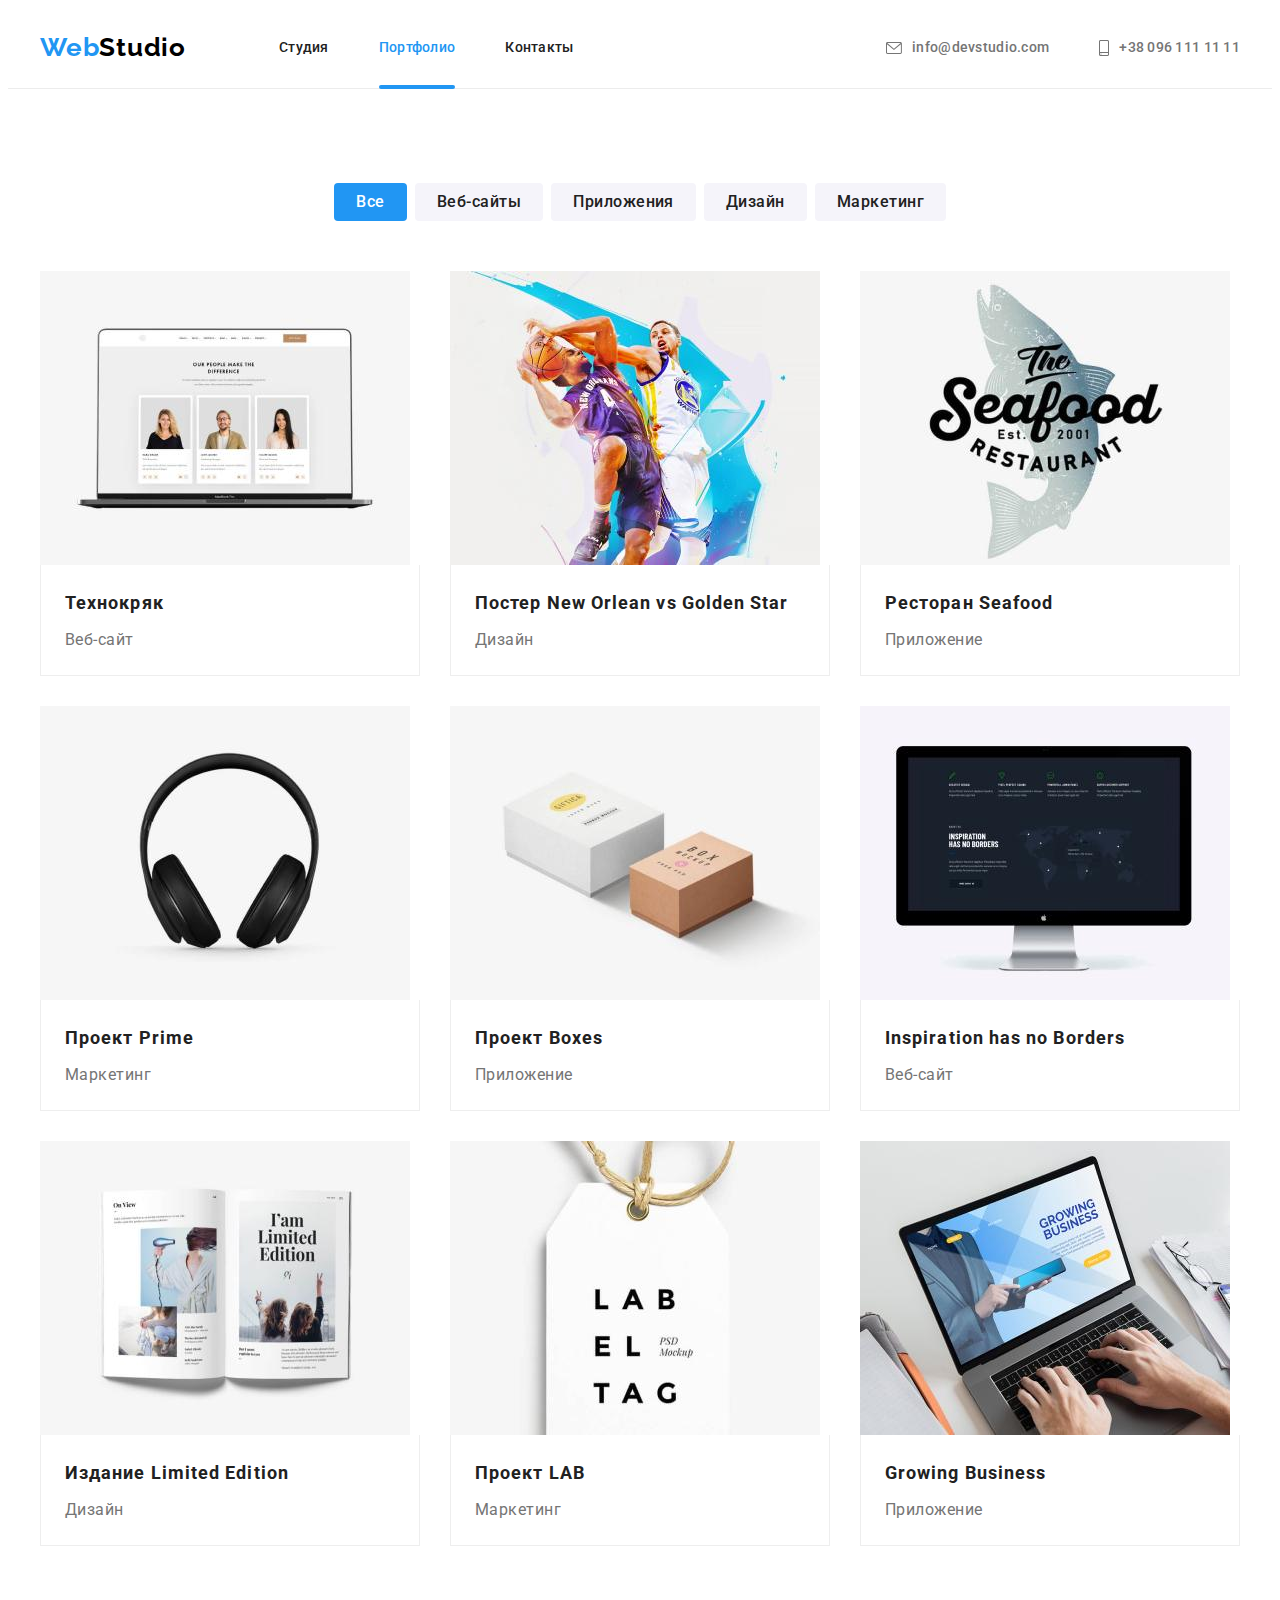
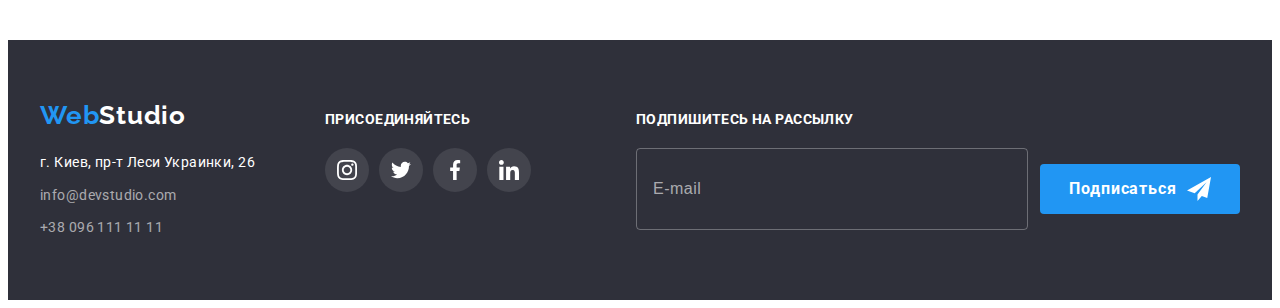
==== commit c836c34a: "end" ====
--- a/portfolio.html
+++ b/portfolio.html
@@ -23,33 +23,32 @@
 <body>
 
     <header class="header">
-        <div class="container main-nav">
-            <nav class="nav">
-                <a class="logo logo-header link" href="./index.html" lang="en"><span
-                        class="logo-first-part">Web</span>Studio</a>
-                <ul class=" site-nav-list list">
-                    <li class="site-nav-list-item">
-                        <a class=" site-nav-link  link" href="./index.html">Студия</a>
-                    </li>
-                    <li class="site-nav-list-item">
-                        <a class="site-nav-link current link" href=" ./portfolio.html">Портфолио</a>
-                    </li>
-                    <li class="site-nav-list-item">
-                        <a class="site-nav-link link" href="">Контакты</a>
+        <div class="container header__main-nav">
+            <nav class="site-nav header__site-nav">
+                <a class="logo header__logo" href="./index.html" lang="en"><span
+                        class="logo__first-part">Web</span>Studio</a>
+                <ul class=" site-nav__list">
+                    <li class="site-nav__item">
+                        <a class=" site-nav__link " href="./index.html">Студия</a>
+                    </li>
+                    <li class="site-nav__item">
+                        <a class="site-nav__link site-nav-list__link_current" href=" ./portfolio.html">Портфолио</a>
+                    </li>
+                    <li class="site-nav__item">
+                        <a class="site-nav__link" href="">Контакты</a>
                     </li>
                 </ul>
             </nav>
     
-            <ul class=" header-contacts list">
-                <li class="header-contacts-item"><a class="header-contacts-link link"
-                        href="mailto:info@devstudio.com"> 
-                        <svg class="icon-envelope" width="16" height="12">
+            <ul class="header__contacts-list">
+                <li class="header__contacts-item"><a class="header__contacts-link link" href="mailto:info@devstudio.com">
+                        <svg class="header__contacts-icon" width="16" height="12">
                             <use href="./images/sprite.svg#icon-envelope"></use>
-                        </svg>info@devstudio.com</a></li>
-                <li class="header-contacts-item"><a class="header-contacts-link link" href="tel:+380961111111">
-                    <svg class="icon-smartphone" width="10" height="16">
-                        <use href="./images/sprite.svg#icon-smartphone"></use>
-                    </svg>+38 096 111 11 11</a></li>
+                        </svg> info@devstudio.com</a></li>
+                <li class="contacts-list__item"><a class="header__contacts-link link" href="tel:+380961111111">
+                        <svg class="header__contacts-icon" width="10" height="16">
+                            <use href="./images/sprite.svg#icon-smartphone"></use>
+                        </svg>+38 096 111 11 11</a></li>
             </ul>
     
         </div>
@@ -211,61 +210,61 @@
     </main>
     <footer class="footer">
         <div class="container">
-            <div class="footer-flex-container">
-                <div class="footer-first-part footer-item">
-                    <a class="logo logo-footer link" href="./index.html" lang="en"><span
-                            class="logo-first-part">Web</span>Studio</a>
+            <div class="footer__flex-container">
+                <div class="footer__first-part footer__item">
+                    <a class="logo footer__logo" href="./index.html" lang="en"><span
+                            class="logo__first-part">Web</span>Studio</a>
     
                     <address class="address">
-                        <p class="address-text">г. Киев, пр-т Леси Украинки, 26</p>
-                        <ul class="footer-contacts list list">
-                            <li class="footer-contacts-item">
-                                <a class="footer-contacts-link link" href="mailto:info@devstudio.com">info@devstudio.com</a>
+                        <p class="address__text">г. Киев, пр-т Леси Украинки, 26</p>
+                        <ul class="footer__contacts-list">
+                            <li class="footer__contacts-item">
+                                <a class="footer__contacts-link" href="mailto:info@devstudio.com">info@devstudio.com</a>
                             </li>
-                            <li class="footer-contacts-item">
-                                <a class="footer-contacts-link link" href="tel:+380961111111">+38 096 111 11 11</a>
+                            <li class="footer__contacts-item">
+                                <a class="footer__contacts-link" href="tel:+380961111111">+38 096 111 11 11</a>
                             </li>
                         </ul>
                     </address>
                 </div>
-                <div class="footer-second-part footer-item">
-                    <p class="footer-second-part-text">присоединяйтесь</p>
-                    <ul class=" footer-social-list list">
-                        <li class="footer-social-item"><a class=".social-list__link social-link link" href=""
-                                target="_blank" aria-label="Ссылка на instagram">
-                                <svg class="footer-social-icon" width="20" height="20">
+                <div class="footer__second-part footer__item">
+                    <p class="footer__second-part-text">присоединяйтесь</p>
+                    <ul class="social-list">
+                        <li class="social-list__item"><a class="social-list__link social-list__link_with-background-color"
+                                href="" target="_blank" aria-label="Ссылка на instagram">
+                                <svg class="social-list__icon social-list__icon_white" width="20" height="20">
                                     <use href="./images/sprite.svg#icon-instagram"></use>
                                 </svg> </a></li>
-                        <li class="footer-social-item"><a class=" .social-list__link social-link link" href=""
-                                target="_blank" aria-label="Ссылка на twitter">
-                                <svg class="footer-social-icon" width="20" height="20">
+                        <li class="social-list__item"><a class="social-list__link social-list__link_with-background-color"
+                                href="" target="_blank" aria-label="Ссылка на twitter">
+                                <svg class="social-list__icon social-list__icon_white" width="20" height="20">
                                     <use href="./images/sprite.svg#icon-twitter"></use>
                                 </svg> </a></li>
-                        <li class="footer-social-item"><a class=" .social-list__link social-link link" href=""
-                                target="_blank" aria-label="Ссылка на facebook">
-                                <svg class="footer-social-icon" width="20" height="20">
+                        <li class="social-list__item"><a class="social-list__link social-list__link_with-background-color"
+                                href="" target="_blank" aria-label="Ссылка на facebook">
+                                <svg class="social-list__icon social-list__icon_white" width="20" height="20">
                                     <use href="./images/sprite.svg#icon-facebook"></use>
                                 </svg> </a></li>
-                        <li class="footer-social-item"><a class=" .social-list__link social-link link" href=""
-                                target="-blank" aria-label="Ссылка на linkedin">
-                                <svg class="footer-social-icon" width="20" height="20">
+                        <li class="social-list__item"><a class="social-list__link social-list__link_with-background-color"
+                                href="" target="_blank" aria-label="Ссылка на linkedin">
+                                <svg class="social-list__icon social-list__icon_white" width="20" height="20">
                                     <use href="./images/sprite.svg#icon-linkedin"></use>
                                 </svg> </a></li>
                     </ul>
                 </div>
-                <div class="footer-third-part footer-item">
-                    <p class="footer-third-part-text">Подпишитесь на рассылку</p>
-                    <form class="footer-form">
-                        <label class="footer-form-field">
+                <div class="footer__third-part footer__item">
+                    <p class="footer__third-part-text">Подпишитесь на рассылку</p>
+                    <form class="sub-form">
+                        <label class="sub-form__field">
                             <!-- <span class="footer-form-label" lang="en">E-mail</span> -->
-                            <input type="email" class="footer-form-input" name="email" placeholder="E-mail">
+                            <input type="email" class="sub-form__input" name="email" placeholder="E-mail">
                         </label>
-                        <button class="footer-form-btn btn" type="submit">Подписаться
-                
-                            <svg class="form-footer-btn-icon">
+                        <button class="sub-form__btn btn" type="submit">Подписаться
+    
+                            <svg class="sub-form__icon">
                                 <use href="./images/sprite.svg#icon-footer-send"></use>
                             </svg>
-                
+    
                         </button>
                     </form>
                 </div>
--- a/css/main.min.css
+++ b/css/main.min.css
@@ -1,2 +1,2 @@
-:root{--primary-text-color: #757575;--primary-title-color: #ffffff;--secondary-title-color: #212121;--accent-color: #2196f3;--logo-header-color: #000000;--footer-contacts-color: rgba(255, 255, 255, 0.6);--footer-background-color: #2f303a;--team-background-color: #f5f4fa;--hero-btn-focus-background-color: #188ce8;--icon-fill: #afb1b8;--footer-icon-background-color: #43444d;--timing-function: cubic-bezier(0.4, 0, 0.2, 1)}.visually-hidden{position:absolute;white-space:nowrap;width:1px;height:1px;overflow:hidden;border:0;padding:0;clip:rect(0 0 0 0);-webkit-clip-path:inset(50%);clip-path:inset(50%);margin:-1px}.logo,.social-list__link,.site-nav__link,.header__contacts-link{text-decoration:none}.social-list,.site-nav__list,.header__contacts-list,.footer__contacts-list{list-style:none}body{font-family:'Roboto', sans-serif;color:var(--primary-text-color);background-color:var(--primary-title-color)}p,h1,h2,h3,h4,h5,h6{margin:0}ul{margin:0;padding:0}img{display:block;max-width:100%;height:auto}.btn{cursor:pointer;border:none;border-radius:4px}.container{width:1200px;padding-left:15px;padding-right:15px;margin:0 auto}.section{padding-top:94px;padding-bottom:94px}.logo{font-family:'Raleway', sans-serif;font-weight:700;font-size:26px;line-height:1.19;letter-spacing:0.03em}.header__logo{margin-right:93px;padding-top:24px;padding-bottom:25px;color:var(--logo-header-color)}.footer__logo{display:inline-block;margin-bottom:20px;color:var(--primary-title-color)}.logo__first-part{color:var(--accent-color)}.section-title{font-size:36px;line-height:1.17;text-align:center;letter-spacing:0.03em;color:var(--secondary-title-color)}.social-list{display:-webkit-box;display:-ms-flexbox;display:flex;-webkit-box-pack:center;-ms-flex-pack:center;justify-content:center;-webkit-box-align:center;-ms-flex-align:center;align-items:center}.social-list__item:not(:last-child){margin-right:10px}.social-list__link{display:-webkit-box;display:-ms-flexbox;display:flex;-webkit-box-pack:center;-ms-flex-pack:center;justify-content:center;-webkit-box-align:center;-ms-flex-align:center;align-items:center;width:44px;height:44px;border-radius:50%}.backdrop{position:fixed;top:0;left:0;width:100%;height:100%;background-color:rgba(0,0,0,0.2);opacity:1;-webkit-transition:opacity 250ms var(--timing-function),visibility 250ms var(--timing-function);transition:opacity 250ms var(--timing-function),visibility 250ms var(--timing-function)}.backdrop.is-hidden{visibility:hidden;opacity:0;pointer-events:none}.modal{position:absolute;top:50%;left:50%;-webkit-transform:translate(-50%, -50%) scale(1);transform:translate(-50%, -50%) scale(1);padding:40px;width:528px;height:581px;background-color:var(--primary-title-color);-webkit-box-shadow:0px 1px 3px rgba(0,0,0,0.12),0px 1px 1px rgba(0,0,0,0.14),0px 2px 1px rgba(0,0,0,0.2);box-shadow:0px 1px 3px rgba(0,0,0,0.12),0px 1px 1px rgba(0,0,0,0.14),0px 2px 1px rgba(0,0,0,0.2);border-radius:4px;-webkit-transition:-webkit-transform 250ms var(--timing-function);transition:-webkit-transform 250ms var(--timing-function);transition:transform 250ms var(--timing-function);transition:transform 250ms var(--timing-function), -webkit-transform 250ms var(--timing-function)}.backdrop.is-hidden .modal{-webkit-transform:translate(-50%, -50%) scale(0.9);transform:translate(-50%, -50%) scale(0.9)}.modal-close-btn{position:absolute;top:8px;right:8px;display:-webkit-box;display:-ms-flexbox;display:flex;-webkit-box-pack:center;-ms-flex-pack:center;justify-content:center;-webkit-box-align:center;-ms-flex-align:center;align-items:center;width:30px;height:30px;color:var(--logo-header-color);background:var(--primary-title-color);border:1px solid rgba(0,0,0,0.1);border-radius:50%;-webkit-transition:color 250ms var(--timing-function);transition:color 250ms var(--timing-function)}.modal-close-btn:focus,.modal-close-btn:hover{color:var(--accent-color)}.modal-close-icon{fill:currentColor}.modal-form-text{margin-bottom:12px;font-weight:700;font-size:20px;line-height:1.15;text-align:center;letter-spacing:0.03em;color:var(--secondary-title-color)}.modal-form-wrapper{position:relative;display:block}.modal-form-field{display:block;margin-bottom:10px}.form-field-textarea{margin-bottom:20px}.modal-form-element{width:100%;border:1px solid rgba(33,33,33,0.2);border-radius:4px;-webkit-transition:border-color 250ms var(--timing-function);transition:border-color 250ms var(--timing-function)}.modal-form-input{height:40px;padding:11px 11px 11px 30px}.modal-form-element:focus{outline:none;border-color:var(--accent-color)}.modal-form-label{display:block;margin-bottom:4px;font-weight:400;font-size:12px;line-height:1.17;letter-spacing:0.01em}.modal-form-input-icon{position:absolute;left:12px;top:50%;-webkit-transform:translateY(-50%);transform:translateY(-50%);-webkit-transition:fill 250ms var(--timing-function);transition:fill 250ms var(--timing-function)}.modal-form-input:focus+.modal-form-input-icon{fill:var(--accent-color)}.modal-form-massage{height:120px;padding:12px 16px;resize:none}.modal-form-massage::-webkit-input-placeholder{font-weight:400;font-size:12px;line-height:1.17;letter-spacing:0.01em;color:rgba(117,117,117,0.5)}.modal-form-massage:-ms-input-placeholder{font-weight:400;font-size:12px;line-height:1.17;letter-spacing:0.01em;color:rgba(117,117,117,0.5)}.modal-form-massage::-ms-input-placeholder{font-weight:400;font-size:12px;line-height:1.17;letter-spacing:0.01em;color:rgba(117,117,117,0.5)}.modal-form-massage::placeholder{font-weight:400;font-size:12px;line-height:1.17;letter-spacing:0.01em;color:rgba(117,117,117,0.5)}.modal-form-checkbox-field{display:-webkit-box;display:-ms-flexbox;display:flex;-webkit-box-pack:center;-ms-flex-pack:center;justify-content:center;-webkit-box-align:center;-ms-flex-align:center;align-items:center;margin-bottom:30px;font-weight:400;font-size:14px;line-height:1.71;letter-spacing:0.03em;color:var(--primary-text-color)}.modal-form-checkbox-link{color:var(--accent-color)}.modal-form-checkbox-icon{display:block;width:16px;height:15px;margin-right:8px;border:2px solid var(--secondary-title-color);border-radius:2px;cursor:pointer}.modal-form-checkbox:focus+.modal-form-checkbox-icon{border-color:var(--accent-color)}.modal-form-checkbox:checked+.modal-form-checkbox-icon{border-color:var(--accent-color);background-color:var(--accent-color);background-image:url("../images/icon-modal-check.svg");background-size:cover;background-origin:border-box;background-repeat:no-repeat;background-position:center}.modal-form-button{display:block;margin:0 auto;min-width:200px;padding:10px 55px;font-family:inherit;font-weight:700;font-size:16px;line-height:1.87;letter-spacing:0.06em;color:var(--primary-title-color);background:var(--accent-color);-webkit-box-shadow:0px 4px 4px rgba(0,0,0,0.15);box-shadow:0px 4px 4px rgba(0,0,0,0.15);border-radius:4px;-webkit-transition:background-color 250ms var(--timing-function);transition:background-color 250ms var(--timing-function)}.header{border-bottom:1px solid #ececec}.header__main-nav{display:-webkit-box;display:-ms-flexbox;display:flex;-webkit-box-align:center;-ms-flex-align:center;align-items:center}.header__site-nav{margin-right:auto}.site-nav{-webkit-box-align:center;-ms-flex-align:center;align-items:center;display:-webkit-box;display:-ms-flexbox;display:flex}.site-nav__list{display:-webkit-box;display:-ms-flexbox;display:flex}.site-nav__item:not(:last-child),.header__contacts-item:not(:last-child){margin-right:50px}.site-nav__link{position:relative;display:block;padding-top:32px;padding-bottom:32px;font-weight:500;font-size:14px;line-height:1.14;letter-spacing:0.02em;color:var(--secondary-title-color);-webkit-transition:color 250ms var(--timing-function);transition:color 250ms var(--timing-function)}.site-nav__link:hover,.site-nav__link:focus{color:var(--accent-color)}.site-nav-list__link_current{color:var(--accent-color)}.site-nav-list__link_current::after{content:'';position:absolute;bottom:-1px;width:100%;height:4px;display:block;background-color:var(--accent-color);border-radius:2px}.header__contacts-list{display:-webkit-box;display:-ms-flexbox;display:flex}.header__contacts-icon{margin-right:10px;fill:currentColor}.header__contacts-link{padding-top:32px;padding-bottom:32px;display:-webkit-box;display:-ms-flexbox;display:flex;-webkit-box-pack:center;-ms-flex-pack:center;justify-content:center;-webkit-box-align:center;-ms-flex-align:center;align-items:center;font-weight:500;font-size:14px;line-height:1.14;letter-spacing:0.02em;color:var(--primary-text-color);-webkit-transition:color 250ms var(--timing-function);transition:color 250ms var(--timing-function)}.header__contacts-link:hover,.header__contacts-link:focus{color:var(--accent-color)}.hero>.container{width:696px}.hero{padding-top:200px;padding-bottom:200px;margin:0 auto;max-width:1600px;height:600px;text-align:center;background-color:var(--footer-background-color);background-image:-webkit-gradient(linear, left top, left bottom, from(rgba(47,48,58,0.4)), to(rgba(47,48,58,0.4))),url("../images/hero-bg-img.jpg");background-image:linear-gradient(rgba(47,48,58,0.4), rgba(47,48,58,0.4)),url("../images/hero-bg-img.jpg");background-repeat:no-repeat;background-position:center;background-size:cover}.hero-title{margin-bottom:30px;font-weight:900;font-size:44px;line-height:1.36;letter-spacing:0.06em;text-transform:uppercase;color:var(--primary-title-color)}.hero-btn{padding:10px 32px;min-width:200px;font-family:inherit;font-weight:700;font-size:16px;line-height:1.87;letter-spacing:0.06em;color:var(--primary-title-color);background-color:var(--accent-color);-webkit-box-shadow:0px 4px 4px rgba(0,0,0,0.15);box-shadow:0px 4px 4px rgba(0,0,0,0.15);-webkit-transition:background-color 250ms var(--timing-function);transition:background-color 250ms var(--timing-function)}.hero-btn:focus,.hero-btn:hover,.modal-form-button:hover,.modal-form-button:focus{background-color:var(--hero-btn-focus-background-color)}.peculiarities-list{display:-webkit-box;display:-ms-flexbox;display:flex}.peculiarities-item{width:270px;margin-right:30px}.peculiarities-item:last-child,.filter-btn:last-child,.our-business-item:last-child,.team-item:last-child{margin-right:0}.peculiarities-thumb{max-width:100%;height:120px;margin-bottom:30px;display:-webkit-box;display:-ms-flexbox;display:flex;-webkit-box-pack:center;-ms-flex-pack:center;justify-content:center;-webkit-box-align:center;-ms-flex-align:center;align-items:center;border-radius:4px;background-color:var(--team-background-color)}.peculiarities-title{margin-bottom:10px;font-size:14px;line-height:1.14;letter-spacing:0.03em;text-transform:uppercase;color:var(--secondary-title-color)}.peculiarities-text{font-size:14px;line-height:1.71;letter-spacing:0.03em}.our-business{padding-top:0}.our-business-title,.team-title{margin-bottom:50px}.our-business-list{display:-webkit-box;display:-ms-flexbox;display:flex}.our-business-item{position:relative;width:370px;margin-right:30px}.our-business-item-overlay{position:absolute;bottom:0;left:0;display:-webkit-box;display:-ms-flexbox;display:flex;-webkit-box-pack:center;-ms-flex-pack:center;justify-content:center;-webkit-box-align:center;-ms-flex-align:center;align-items:center;width:100%;min-height:70px;background-color:rgba(47,48,58,0.8)}.our-business-item-overlay{font-weight:700;font-size:14px;line-height:1.14;text-align:center;letter-spacing:0.03em;text-transform:uppercase;color:var(--primary-title-color)}.team{background-color:var(--team-background-color)}.team-list{display:-webkit-box;display:-ms-flexbox;display:flex}.team-item{width:270px;margin-right:30px;-webkit-box-shadow:0px 1px 3px rgba(0,0,0,0.12),0px 1px 1px rgba(0,0,0,0.14),0px 2px 1px rgba(0,0,0,0.2);box-shadow:0px 1px 3px rgba(0,0,0,0.12),0px 1px 1px rgba(0,0,0,0.14),0px 2px 1px rgba(0,0,0,0.2)}.team-item-description{padding-top:30px;padding-bottom:30px;text-align:center;background-color:var(--primary-title-color);border-bottom-left-radius:4px;border-bottom-right-radius:4px}.team-item-title{margin-bottom:10px;font-weight:500;font-size:16px;line-height:1.19;letter-spacing:0.03em;color:var(--secondary-title-color)}.team-item-text{margin-bottom:16px;font-size:16px;line-height:1.19;letter-spacing:0.03em}.our-team-social-list,.footer-social-list{display:-webkit-box;display:-ms-flexbox;display:flex;-webkit-box-pack:center;-ms-flex-pack:center;justify-content:center;-webkit-box-align:center;-ms-flex-align:center;align-items:center}.our-team-social-item:not(:last-child),.footer-social-item:not(:last-child){margin-right:10px}.social-list__link_without-background-color{color:var(--icon-fill);-webkit-transition:background-color 250ms var(--timing-function),color 250ms var(--timing-function);transition:background-color 250ms var(--timing-function),color 250ms var(--timing-function)}.social-list__link_without-background-color:hover,.social-list__link_without-background-color:focus{color:var(--primary-title-color);background-color:var(--accent-color)}.social-list__icon_grey{fill:currentColor}.our-clients-title{margin-bottom:50px}.our-clients-list{display:-webkit-box;display:-ms-flexbox;display:flex;-webkit-box-pack:center;-ms-flex-pack:center;justify-content:center;-webkit-box-align:center;-ms-flex-align:center;align-items:center}.our-clients-item:not(:last-child){margin-right:30px}.our-clients-link{display:-webkit-box;display:-ms-flexbox;display:flex;-webkit-box-pack:center;-ms-flex-pack:center;justify-content:center;-webkit-box-align:center;-ms-flex-align:center;align-items:center;width:170px;height:92px;border:1px solid var(--icon-fill);border-radius:4px;color:var(--icon-fill);-webkit-transition:border-color 250ms var(--timing-function),color 250ms var(--timing-function);transition:border-color 250ms var(--timing-function),color 250ms var(--timing-function)}.our-clients-link:hover,.our-clients-link:focus{color:var(--accent-color);border-color:var(--accent-color)}.our-clients-icon{fill:currentColor}.footer{padding-top:60px;padding-bottom:60px;background-color:var(--footer-background-color)}.footer__flex-container{display:-webkit-box;display:-ms-flexbox;display:flex;-webkit-box-align:baseline;-ms-flex-align:baseline;align-items:baseline}.footer__item:nth-child(1){margin-right:70px}.address{font-style:inherit}.address__text{margin-bottom:9px;font-size:14px;line-height:1.71;letter-spacing:0.03em;color:var(--primary-title-color)}.footer__contacts-item:not(:last-child){margin-bottom:9px}.footer__contacts-link{font-weight:400;font-size:14px;line-height:1.71;letter-spacing:0.03em;color:var(--footer-contacts-color);-webkit-transition:color 250ms var(--timing-function);transition:color 250ms var(--timing-function)}.footer__contacts-link:hover,.footer__contacts-link:focus{color:var(--accent-color)}.social-list__link_with-background-color{background-color:var(--footer-icon-background-color);color:var(--primary-title-color);-webkit-transition:background-color 250ms var(--timing-function);transition:background-color 250ms var(--timing-function)}.social-list__link_with-background-color:focus,.social-list__link_with-background-color:hover{background-color:var(--accent-color)}.footer__second-part-text,.footer__third-part-text{margin-bottom:20px;font-weight:700;font-size:14px;line-height:1.14;letter-spacing:0.03em;text-transform:uppercase;color:var(--primary-title-color)}.footer__third-part{margin-left:auto}.footer-form{display:-webkit-box;display:-ms-flexbox;display:flex;-webkit-box-align:center;-ms-flex-align:center;align-items:center;-webkit-box-pack:center;-ms-flex-pack:center;justify-content:center}.footer-form-field{margin-right:12px}.footer-form-input{width:358px;height:50px;padding:15px 16px;background-color:inherit;border-radius:4px;border:1px solid rgba(255,255,255,0.3)}.footer-form-input,.footer-form-input::-webkit-input-placeholder{font-weight:400;font-size:16px;line-height:1.25;letter-spacing:0.03em;color:rgba(255,255,255,0.6)}.footer-form-input,.footer-form-input:-ms-input-placeholder{font-weight:400;font-size:16px;line-height:1.25;letter-spacing:0.03em;color:rgba(255,255,255,0.6)}.footer-form-input,.footer-form-input::-ms-input-placeholder{font-weight:400;font-size:16px;line-height:1.25;letter-spacing:0.03em;color:rgba(255,255,255,0.6)}.footer-form-input,.footer-form-input::placeholder{font-weight:400;font-size:16px;line-height:1.25;letter-spacing:0.03em;color:rgba(255,255,255,0.6)}.footer-form-btn{display:-webkit-inline-box;display:-ms-inline-flexbox;display:inline-flex;-webkit-box-pack:center;-ms-flex-pack:center;justify-content:center;-webkit-box-align:center;-ms-flex-align:center;align-items:center;min-width:200px;padding:10px 28px;font-family:inherit;font-weight:700;font-size:16px;line-height:1.87;letter-spacing:0.06em;color:var(--primary-title-color);background-color:var(--accent-color)}.form-footer-btn-icon{width:24px;height:24px;margin-left:10px}.social-list__icon_grey{fill:currentColor}.filter-btn-list{display:-webkit-box;display:-ms-flexbox;display:flex;-webkit-box-pack:center;-ms-flex-pack:center;justify-content:center;margin-bottom:50px}.filter-btn-item:not(:last-child){margin-right:8px}.filter-btn{display:inline-block;padding:6px 22px;min-width:73px;font-family:inherit;font-weight:500;font-size:16px;line-height:1.62;text-align:center;letter-spacing:0.03em;color:var(--secondary-title-color);background-color:var(--team-background-color);-webkit-transition:color 250ms var(--timing-function),background-color 250ms var(--timing-function),-webkit-box-shadow 250ms var(--timing-function);transition:color 250ms var(--timing-function),background-color 250ms var(--timing-function),-webkit-box-shadow 250ms var(--timing-function);transition:color 250ms var(--timing-function),background-color 250ms var(--timing-function),box-shadow 250ms var(--timing-function);transition:color 250ms var(--timing-function),background-color 250ms var(--timing-function),box-shadow 250ms var(--timing-function),-webkit-box-shadow 250ms var(--timing-function)}.filter-btn.active-btn{color:var(--primary-title-color);background-color:var(--accent-color)}.filter-btn:hover,.filter-btn:focus{color:var(--primary-title-color);background-color:var(--accent-color);-webkit-box-shadow:0px 3px 1px rgba(0,0,0,0.1),0px 1px 2px rgba(0,0,0,0.08),0px 2px 2px rgba(0,0,0,0.12);box-shadow:0px 3px 1px rgba(0,0,0,0.1),0px 1px 2px rgba(0,0,0,0.08),0px 2px 2px rgba(0,0,0,0.12)}.our-projects-list{display:-webkit-box;display:-ms-flexbox;display:flex;-ms-flex-wrap:wrap;flex-wrap:wrap;margin-left:-30px;margin-top:-30px}.our-projects-link{display:block;-webkit-transition:-webkit-box-shadow 250ms var(--timing-function);transition:-webkit-box-shadow 250ms var(--timing-function);transition:box-shadow 250ms var(--timing-function);transition:box-shadow 250ms var(--timing-function), -webkit-box-shadow 250ms var(--timing-function)}.our-projects-link:hover,.our-projects-link:focus{-webkit-box-shadow:0px 1px 1px rgba(0,0,0,0.12),0px 4px 4px rgba(0,0,0,0.06),1px 4px 6px rgba(0,0,0,0.16);box-shadow:0px 1px 1px rgba(0,0,0,0.12),0px 4px 4px rgba(0,0,0,0.06),1px 4px 6px rgba(0,0,0,0.16)}.our-projects-item{margin-left:30px;margin-top:30px;-ms-flex-preferred-size:calc(100% / 3 - 30px);flex-basis:calc(100% / 3 - 30px)}.our-projects-description{padding:20px 24px;border-bottom:1px solid #eeeeee;border-right:1px solid #eeeeee;border-left:1px solid #eeeeee}.our-projects-wrap{position:relative;overflow:hidden}.our-projects-pictures-text{position:absolute;bottom:0;left:0;-webkit-transform:translateY(101%);transform:translateY(101%);padding:63px 24px;width:100%;height:100%;font-size:18px;line-height:1.56;letter-spacing:0.03em;color:var(--primary-title-color);background-color:rgba(33,150,243,0.9);-webkit-transition:-webkit-transform 250ms var(--timing-function);transition:-webkit-transform 250ms var(--timing-function);transition:transform 250ms var(--timing-function);transition:transform 250ms var(--timing-function), -webkit-transform 250ms var(--timing-function)}.our-projects-link:hover .our-projects-pictures-text,.our-projects-link:focus .our-projects-pictures-text{-webkit-transform:translateY(0);transform:translateY(0)}.our-projects-title{margin-bottom:4px;font-size:18px;line-height:2;letter-spacing:0.06em;color:var(--secondary-title-color)}.our-projects-filter{font-size:16px;line-height:1.87;letter-spacing:0.03em;color:var(--primary-text-color)}
+:root{--primary-text-color: #757575;--primary-title-color: #ffffff;--secondary-title-color: #212121;--accent-color: #2196f3;--logo-header-color: #000000;--footer-contacts-color: rgba(255, 255, 255, 0.6);--footer-background-color: #2f303a;--team-background-color: #f5f4fa;--hero-btn-focus-background-color: #188ce8;--icon-fill: #afb1b8;--footer-icon-background-color: #43444d;--timing-function: cubic-bezier(0.4, 0, 0.2, 1)}.visually-hidden{position:absolute;white-space:nowrap;width:1px;height:1px;overflow:hidden;border:0;padding:0;clip:rect(0 0 0 0);-webkit-clip-path:inset(50%);clip-path:inset(50%);margin:-1px}.logo,.social-list__link,.site-nav__link,.header__contacts-link,.our-clients-link,.footer__contacts-link,.our-projects-link{text-decoration:none}.social-list,.site-nav__list,.header__contacts-list,.peculiarities-list,.our-business-list,.team-list,.our-clients-list,.footer__contacts-list,.filter-btn-list,.our-projects-list{list-style:none}body{font-family:'Roboto', sans-serif;color:var(--primary-text-color);background-color:var(--primary-title-color)}p,h1,h2,h3,h4,h5,h6{margin:0}ul{margin:0;padding:0}img{display:block;max-width:100%;height:auto}.btn{cursor:pointer;border:none;border-radius:4px}.container{width:1200px;padding-left:15px;padding-right:15px;margin:0 auto}.section{padding-top:94px;padding-bottom:94px}.logo{font-family:'Raleway', sans-serif;font-weight:700;font-size:26px;line-height:1.19;letter-spacing:0.03em}.header__logo{margin-right:93px;padding-top:24px;padding-bottom:25px;color:var(--logo-header-color)}.footer__logo{display:inline-block;margin-bottom:20px;color:var(--primary-title-color)}.logo__first-part{color:var(--accent-color)}.section-title{font-size:36px;line-height:1.17;text-align:center;letter-spacing:0.03em;color:var(--secondary-title-color)}.social-list{display:-webkit-box;display:-ms-flexbox;display:flex;-webkit-box-pack:center;-ms-flex-pack:center;justify-content:center;-webkit-box-align:center;-ms-flex-align:center;align-items:center}.social-list__item:not(:last-child){margin-right:10px}.social-list__link{display:-webkit-box;display:-ms-flexbox;display:flex;-webkit-box-pack:center;-ms-flex-pack:center;justify-content:center;-webkit-box-align:center;-ms-flex-align:center;align-items:center;width:44px;height:44px;border-radius:50%}.backdrop{position:fixed;top:0;left:0;width:100%;height:100%;background-color:rgba(0,0,0,0.2);opacity:1;-webkit-transition:opacity 250ms var(--timing-function),visibility 250ms var(--timing-function);transition:opacity 250ms var(--timing-function),visibility 250ms var(--timing-function)}.backdrop.is-hidden{visibility:hidden;opacity:0;pointer-events:none}.modal{position:absolute;top:50%;left:50%;-webkit-transform:translate(-50%, -50%) scale(1);transform:translate(-50%, -50%) scale(1);padding:40px;width:528px;height:581px;background-color:var(--primary-title-color);-webkit-box-shadow:0px 1px 3px rgba(0,0,0,0.12),0px 1px 1px rgba(0,0,0,0.14),0px 2px 1px rgba(0,0,0,0.2);box-shadow:0px 1px 3px rgba(0,0,0,0.12),0px 1px 1px rgba(0,0,0,0.14),0px 2px 1px rgba(0,0,0,0.2);border-radius:4px;-webkit-transition:-webkit-transform 250ms var(--timing-function);transition:-webkit-transform 250ms var(--timing-function);transition:transform 250ms var(--timing-function);transition:transform 250ms var(--timing-function), -webkit-transform 250ms var(--timing-function)}.backdrop.is-hidden .modal{-webkit-transform:translate(-50%, -50%) scale(0.9);transform:translate(-50%, -50%) scale(0.9)}.modal-close-btn{position:absolute;top:8px;right:8px;display:-webkit-box;display:-ms-flexbox;display:flex;-webkit-box-pack:center;-ms-flex-pack:center;justify-content:center;-webkit-box-align:center;-ms-flex-align:center;align-items:center;width:30px;height:30px;color:var(--logo-header-color);background:var(--primary-title-color);border:1px solid rgba(0,0,0,0.1);border-radius:50%;-webkit-transition:color 250ms var(--timing-function);transition:color 250ms var(--timing-function)}.modal-close-btn:focus,.modal-close-btn:hover{color:var(--accent-color)}.modal-close-icon{fill:currentColor}.modal-form-text{margin-bottom:12px;font-weight:700;font-size:20px;line-height:1.15;text-align:center;letter-spacing:0.03em;color:var(--secondary-title-color)}.modal-form-wrapper{position:relative;display:block}.modal-form-field{display:block;margin-bottom:10px}.form-field-textarea{margin-bottom:20px}.modal-form-element{width:100%;border:1px solid rgba(33,33,33,0.2);border-radius:4px;-webkit-transition:border-color 250ms var(--timing-function);transition:border-color 250ms var(--timing-function)}.modal-form-input{height:40px;padding:11px 11px 11px 30px}.modal-form-element:focus{outline:none;border-color:var(--accent-color)}.modal-form-label{display:block;margin-bottom:4px;font-weight:400;font-size:12px;line-height:1.17;letter-spacing:0.01em}.modal-form-input-icon{position:absolute;left:12px;top:50%;-webkit-transform:translateY(-50%);transform:translateY(-50%);-webkit-transition:fill 250ms var(--timing-function);transition:fill 250ms var(--timing-function)}.modal-form-input:focus+.modal-form-input-icon{fill:var(--accent-color)}.modal-form-massage{height:120px;padding:12px 16px;resize:none}.modal-form-massage::-webkit-input-placeholder{font-weight:400;font-size:12px;line-height:1.17;letter-spacing:0.01em;color:rgba(117,117,117,0.5)}.modal-form-massage:-ms-input-placeholder{font-weight:400;font-size:12px;line-height:1.17;letter-spacing:0.01em;color:rgba(117,117,117,0.5)}.modal-form-massage::-ms-input-placeholder{font-weight:400;font-size:12px;line-height:1.17;letter-spacing:0.01em;color:rgba(117,117,117,0.5)}.modal-form-massage::placeholder{font-weight:400;font-size:12px;line-height:1.17;letter-spacing:0.01em;color:rgba(117,117,117,0.5)}.modal-form-checkbox-field{display:-webkit-box;display:-ms-flexbox;display:flex;-webkit-box-pack:center;-ms-flex-pack:center;justify-content:center;-webkit-box-align:center;-ms-flex-align:center;align-items:center;margin-bottom:30px;font-weight:400;font-size:14px;line-height:1.71;letter-spacing:0.03em;color:var(--primary-text-color)}.modal-form-checkbox-link{color:var(--accent-color)}.modal-form-checkbox-icon{display:block;width:16px;height:15px;margin-right:8px;border:2px solid var(--secondary-title-color);border-radius:2px;cursor:pointer}.modal-form-checkbox:focus+.modal-form-checkbox-icon{border-color:var(--accent-color)}.modal-form-checkbox:checked+.modal-form-checkbox-icon{border-color:var(--accent-color);background-color:var(--accent-color);background-image:url("../images/icon-modal-check.svg");background-size:cover;background-origin:border-box;background-repeat:no-repeat;background-position:center}.modal-form-button{display:block;margin:0 auto;min-width:200px;padding:10px 55px;font-family:inherit;font-weight:700;font-size:16px;line-height:1.87;letter-spacing:0.06em;color:var(--primary-title-color);background:var(--accent-color);-webkit-box-shadow:0px 4px 4px rgba(0,0,0,0.15);box-shadow:0px 4px 4px rgba(0,0,0,0.15);border-radius:4px;-webkit-transition:background-color 250ms var(--timing-function);transition:background-color 250ms var(--timing-function)}.modal-form-button:hover,.modal-form-button:focus{background-color:var(--hero-btn-focus-background-color)}.header{border-bottom:1px solid #ececec}.header__main-nav{display:-webkit-box;display:-ms-flexbox;display:flex;-webkit-box-align:center;-ms-flex-align:center;align-items:center}.header__site-nav{margin-right:auto}.site-nav{-webkit-box-align:center;-ms-flex-align:center;align-items:center;display:-webkit-box;display:-ms-flexbox;display:flex}.site-nav__list{display:-webkit-box;display:-ms-flexbox;display:flex}.site-nav__item:not(:last-child),.header__contacts-item:not(:last-child){margin-right:50px}.site-nav__link{position:relative;display:block;padding-top:32px;padding-bottom:32px;font-weight:500;font-size:14px;line-height:1.14;letter-spacing:0.02em;color:var(--secondary-title-color);-webkit-transition:color 250ms var(--timing-function);transition:color 250ms var(--timing-function)}.site-nav__link:hover,.site-nav__link:focus{color:var(--accent-color)}.site-nav-list__link_current{color:var(--accent-color)}.site-nav-list__link_current::after{content:'';position:absolute;bottom:-1px;width:100%;height:4px;display:block;background-color:var(--accent-color);border-radius:2px}.header__contacts-list{display:-webkit-box;display:-ms-flexbox;display:flex}.header__contacts-icon{margin-right:10px;fill:currentColor}.header__contacts-link{padding-top:32px;padding-bottom:32px;display:-webkit-box;display:-ms-flexbox;display:flex;-webkit-box-pack:center;-ms-flex-pack:center;justify-content:center;-webkit-box-align:center;-ms-flex-align:center;align-items:center;font-weight:500;font-size:14px;line-height:1.14;letter-spacing:0.02em;color:var(--primary-text-color);-webkit-transition:color 250ms var(--timing-function);transition:color 250ms var(--timing-function)}.header__contacts-link:hover,.header__contacts-link:focus{color:var(--accent-color)}.hero__container{width:696px}.hero{padding-top:200px;padding-bottom:200px;margin:0 auto;max-width:1600px;height:600px;text-align:center;background-color:var(--footer-background-color);background-image:-webkit-gradient(linear, left top, left bottom, from(rgba(47,48,58,0.4)), to(rgba(47,48,58,0.4))),url("../images/hero-bg-img.jpg");background-image:linear-gradient(rgba(47,48,58,0.4), rgba(47,48,58,0.4)),url("../images/hero-bg-img.jpg");background-repeat:no-repeat;background-position:center;background-size:cover}.hero-title{margin-bottom:30px;font-weight:900;font-size:44px;line-height:1.36;letter-spacing:0.06em;text-transform:uppercase;color:var(--primary-title-color)}.hero-btn{padding:10px 32px;min-width:200px;font-family:inherit;font-weight:700;font-size:16px;line-height:1.87;letter-spacing:0.06em;color:var(--primary-title-color);background-color:var(--accent-color);-webkit-box-shadow:0px 4px 4px rgba(0,0,0,0.15);box-shadow:0px 4px 4px rgba(0,0,0,0.15);-webkit-transition:background-color 250ms var(--timing-function);transition:background-color 250ms var(--timing-function)}.hero-btn:focus,.hero-btn:hover{background-color:var(--hero-btn-focus-background-color)}.peculiarities-list{display:-webkit-box;display:-ms-flexbox;display:flex}.peculiarities-item{width:270px;margin-right:30px}.peculiarities-item:last-child{margin-right:0}.peculiarities-thumb{max-width:100%;height:120px;margin-bottom:30px;display:-webkit-box;display:-ms-flexbox;display:flex;-webkit-box-pack:center;-ms-flex-pack:center;justify-content:center;-webkit-box-align:center;-ms-flex-align:center;align-items:center;border-radius:4px;background-color:var(--team-background-color)}.peculiarities-title{margin-bottom:10px;font-size:14px;line-height:1.14;letter-spacing:0.03em;text-transform:uppercase;color:var(--secondary-title-color)}.peculiarities-text{font-size:14px;line-height:1.71;letter-spacing:0.03em}.our-business{padding-top:0}.our-business-title,.team-title{margin-bottom:50px}.our-business-list{display:-webkit-box;display:-ms-flexbox;display:flex}.our-business-item{position:relative;width:370px;margin-right:30px}.our-business-item:last-child{margin-right:0}.our-business-item-overlay{position:absolute;bottom:0;left:0;display:-webkit-box;display:-ms-flexbox;display:flex;-webkit-box-pack:center;-ms-flex-pack:center;justify-content:center;-webkit-box-align:center;-ms-flex-align:center;align-items:center;width:100%;min-height:70px;background-color:rgba(47,48,58,0.8)}.our-business-item-overlay{font-weight:700;font-size:14px;line-height:1.14;text-align:center;letter-spacing:0.03em;text-transform:uppercase;color:var(--primary-title-color)}.team{background-color:var(--team-background-color)}.team-list{display:-webkit-box;display:-ms-flexbox;display:flex}.team-item{width:270px;margin-right:30px;-webkit-box-shadow:0px 1px 3px rgba(0,0,0,0.12),0px 1px 1px rgba(0,0,0,0.14),0px 2px 1px rgba(0,0,0,0.2);box-shadow:0px 1px 3px rgba(0,0,0,0.12),0px 1px 1px rgba(0,0,0,0.14),0px 2px 1px rgba(0,0,0,0.2)}.team-item:last-child{margin-right:0}.team-item-description{padding-top:30px;padding-bottom:30px;text-align:center;background-color:var(--primary-title-color);border-bottom-left-radius:4px;border-bottom-right-radius:4px}.team-item-title{margin-bottom:10px;font-weight:500;font-size:16px;line-height:1.19;letter-spacing:0.03em;color:var(--secondary-title-color)}.team-item-text{margin-bottom:16px;font-size:16px;line-height:1.19;letter-spacing:0.03em}.social-list__link_without-background-color{color:var(--icon-fill);-webkit-transition:background-color 250ms var(--timing-function),color 250ms var(--timing-function);transition:background-color 250ms var(--timing-function),color 250ms var(--timing-function)}.social-list__link_without-background-color:hover,.social-list__link_without-background-color:focus{color:var(--primary-title-color);background-color:var(--accent-color)}.social-list__icon_grey{fill:currentColor}.our-clients-title{margin-bottom:50px}.our-clients-list{display:-webkit-box;display:-ms-flexbox;display:flex;-webkit-box-pack:center;-ms-flex-pack:center;justify-content:center;-webkit-box-align:center;-ms-flex-align:center;align-items:center}.our-clients-item:not(:last-child){margin-right:30px}.our-clients-link{display:-webkit-box;display:-ms-flexbox;display:flex;-webkit-box-pack:center;-ms-flex-pack:center;justify-content:center;-webkit-box-align:center;-ms-flex-align:center;align-items:center;width:170px;height:92px;border:1px solid var(--icon-fill);border-radius:4px;color:var(--icon-fill);-webkit-transition:border-color 250ms var(--timing-function),color 250ms var(--timing-function);transition:border-color 250ms var(--timing-function),color 250ms var(--timing-function)}.our-clients-link:hover,.our-clients-link:focus{color:var(--accent-color);border-color:var(--accent-color)}.our-clients-icon{fill:currentColor}.footer{padding-top:60px;padding-bottom:60px;background-color:var(--footer-background-color)}.footer__flex-container{display:-webkit-box;display:-ms-flexbox;display:flex;-webkit-box-align:baseline;-ms-flex-align:baseline;align-items:baseline}.footer__item:nth-child(1){margin-right:70px}.address{font-style:inherit}.address__text{margin-bottom:9px;font-size:14px;line-height:1.71;letter-spacing:0.03em;color:var(--primary-title-color)}.footer__contacts-item:not(:last-child){margin-bottom:9px}.footer__second-part-text,.footer__third-part-text{margin-bottom:20px;font-weight:700;font-size:14px;line-height:1.14;letter-spacing:0.03em;text-transform:uppercase;color:var(--primary-title-color)}.footer__third-part{margin-left:auto}.sub-form{display:-webkit-box;display:-ms-flexbox;display:flex;-webkit-box-align:center;-ms-flex-align:center;align-items:center;-webkit-box-pack:center;-ms-flex-pack:center;justify-content:center}.sub-form__field{margin-right:12px}.sub-form__input{width:358px;height:50px;padding:15px 16px;background-color:inherit;border-radius:4px;border:1px solid rgba(255,255,255,0.3)}.sub-form__input,.sub-form__input::-webkit-input-placeholder{font-weight:400;font-size:16px;line-height:1.25;letter-spacing:0.03em;color:rgba(255,255,255,0.6)}.sub-form__input,.sub-form__input:-ms-input-placeholder{font-weight:400;font-size:16px;line-height:1.25;letter-spacing:0.03em;color:rgba(255,255,255,0.6)}.sub-form__input,.sub-form__input::-ms-input-placeholder{font-weight:400;font-size:16px;line-height:1.25;letter-spacing:0.03em;color:rgba(255,255,255,0.6)}.sub-form__input,.sub-form__input::placeholder{font-weight:400;font-size:16px;line-height:1.25;letter-spacing:0.03em;color:rgba(255,255,255,0.6)}.sub-form__btn{display:-webkit-inline-box;display:-ms-inline-flexbox;display:inline-flex;-webkit-box-pack:center;-ms-flex-pack:center;justify-content:center;-webkit-box-align:center;-ms-flex-align:center;align-items:center;min-width:200px;padding:10px 28px;font-family:inherit;font-weight:700;font-size:16px;line-height:1.87;letter-spacing:0.06em;color:var(--primary-title-color);background-color:var(--accent-color)}.sub-form__icon{width:24px;height:24px;margin-left:10px}.social-list__icon_white{fill:currentColor}.footer__contacts-link{font-weight:400;font-size:14px;line-height:1.71;letter-spacing:0.03em;color:var(--footer-contacts-color);-webkit-transition:color 250ms var(--timing-function);transition:color 250ms var(--timing-function)}.footer__contacts-link:hover,.footer__contacts-link:focus{color:var(--accent-color)}.social-list__link_with-background-color{background-color:var(--footer-icon-background-color);color:var(--primary-title-color);-webkit-transition:background-color 250ms var(--timing-function);transition:background-color 250ms var(--timing-function)}.social-list__link_with-background-color:focus,.social-list__link_with-background-color:hover{background-color:var(--accent-color)}.filter-btn-list{display:-webkit-box;display:-ms-flexbox;display:flex;-webkit-box-pack:center;-ms-flex-pack:center;justify-content:center;margin-bottom:50px}.filter-btn-item:not(:last-child){margin-right:8px}.filter-btn{display:inline-block;padding:6px 22px;min-width:73px;font-family:inherit;font-weight:500;font-size:16px;line-height:1.62;text-align:center;letter-spacing:0.03em;color:var(--secondary-title-color);background-color:var(--team-background-color);-webkit-transition:color 250ms var(--timing-function),background-color 250ms var(--timing-function),-webkit-box-shadow 250ms var(--timing-function);transition:color 250ms var(--timing-function),background-color 250ms var(--timing-function),-webkit-box-shadow 250ms var(--timing-function);transition:color 250ms var(--timing-function),background-color 250ms var(--timing-function),box-shadow 250ms var(--timing-function);transition:color 250ms var(--timing-function),background-color 250ms var(--timing-function),box-shadow 250ms var(--timing-function),-webkit-box-shadow 250ms var(--timing-function)}.filter-btn:hover,.filter-btn:focus{color:var(--primary-title-color);background-color:var(--accent-color);-webkit-box-shadow:0px 3px 1px rgba(0,0,0,0.1),0px 1px 2px rgba(0,0,0,0.08),0px 2px 2px rgba(0,0,0,0.12);box-shadow:0px 3px 1px rgba(0,0,0,0.1),0px 1px 2px rgba(0,0,0,0.08),0px 2px 2px rgba(0,0,0,0.12)}.filter-btn:last-child{margin-right:0}.filter-btn.active-btn{color:var(--primary-title-color);background-color:var(--accent-color)}.our-projects-list{display:-webkit-box;display:-ms-flexbox;display:flex;-ms-flex-wrap:wrap;flex-wrap:wrap;margin-left:-30px;margin-top:-30px}.our-projects-link{display:block;-webkit-transition:-webkit-box-shadow 250ms var(--timing-function);transition:-webkit-box-shadow 250ms var(--timing-function);transition:box-shadow 250ms var(--timing-function);transition:box-shadow 250ms var(--timing-function), -webkit-box-shadow 250ms var(--timing-function)}.our-projects-link:hover,.our-projects-link:focus{-webkit-box-shadow:0px 1px 1px rgba(0,0,0,0.12),0px 4px 4px rgba(0,0,0,0.06),1px 4px 6px rgba(0,0,0,0.16);box-shadow:0px 1px 1px rgba(0,0,0,0.12),0px 4px 4px rgba(0,0,0,0.06),1px 4px 6px rgba(0,0,0,0.16)}.our-projects-item{margin-left:30px;margin-top:30px;-ms-flex-preferred-size:calc(100% / 3 - 30px);flex-basis:calc(100% / 3 - 30px)}.our-projects-description{padding:20px 24px;border-bottom:1px solid #eeeeee;border-right:1px solid #eeeeee;border-left:1px solid #eeeeee}.our-projects-wrap{position:relative;overflow:hidden}.our-projects-pictures-text{position:absolute;bottom:0;left:0;-webkit-transform:translateY(101%);transform:translateY(101%);padding:63px 24px;width:100%;height:100%;font-size:18px;line-height:1.56;letter-spacing:0.03em;color:var(--primary-title-color);background-color:rgba(33,150,243,0.9);-webkit-transition:-webkit-transform 250ms var(--timing-function);transition:-webkit-transform 250ms var(--timing-function);transition:transform 250ms var(--timing-function);transition:transform 250ms var(--timing-function), -webkit-transform 250ms var(--timing-function)}.our-projects-link:hover .our-projects-pictures-text,.our-projects-link:focus .our-projects-pictures-text{-webkit-transform:translateY(0);transform:translateY(0)}.our-projects-title{margin-bottom:4px;font-size:18px;line-height:2;letter-spacing:0.06em;color:var(--secondary-title-color)}.our-projects-filter{font-size:16px;line-height:1.87;letter-spacing:0.03em;color:var(--primary-text-color)}
 /*# sourceMappingURL=main.min.css.map */